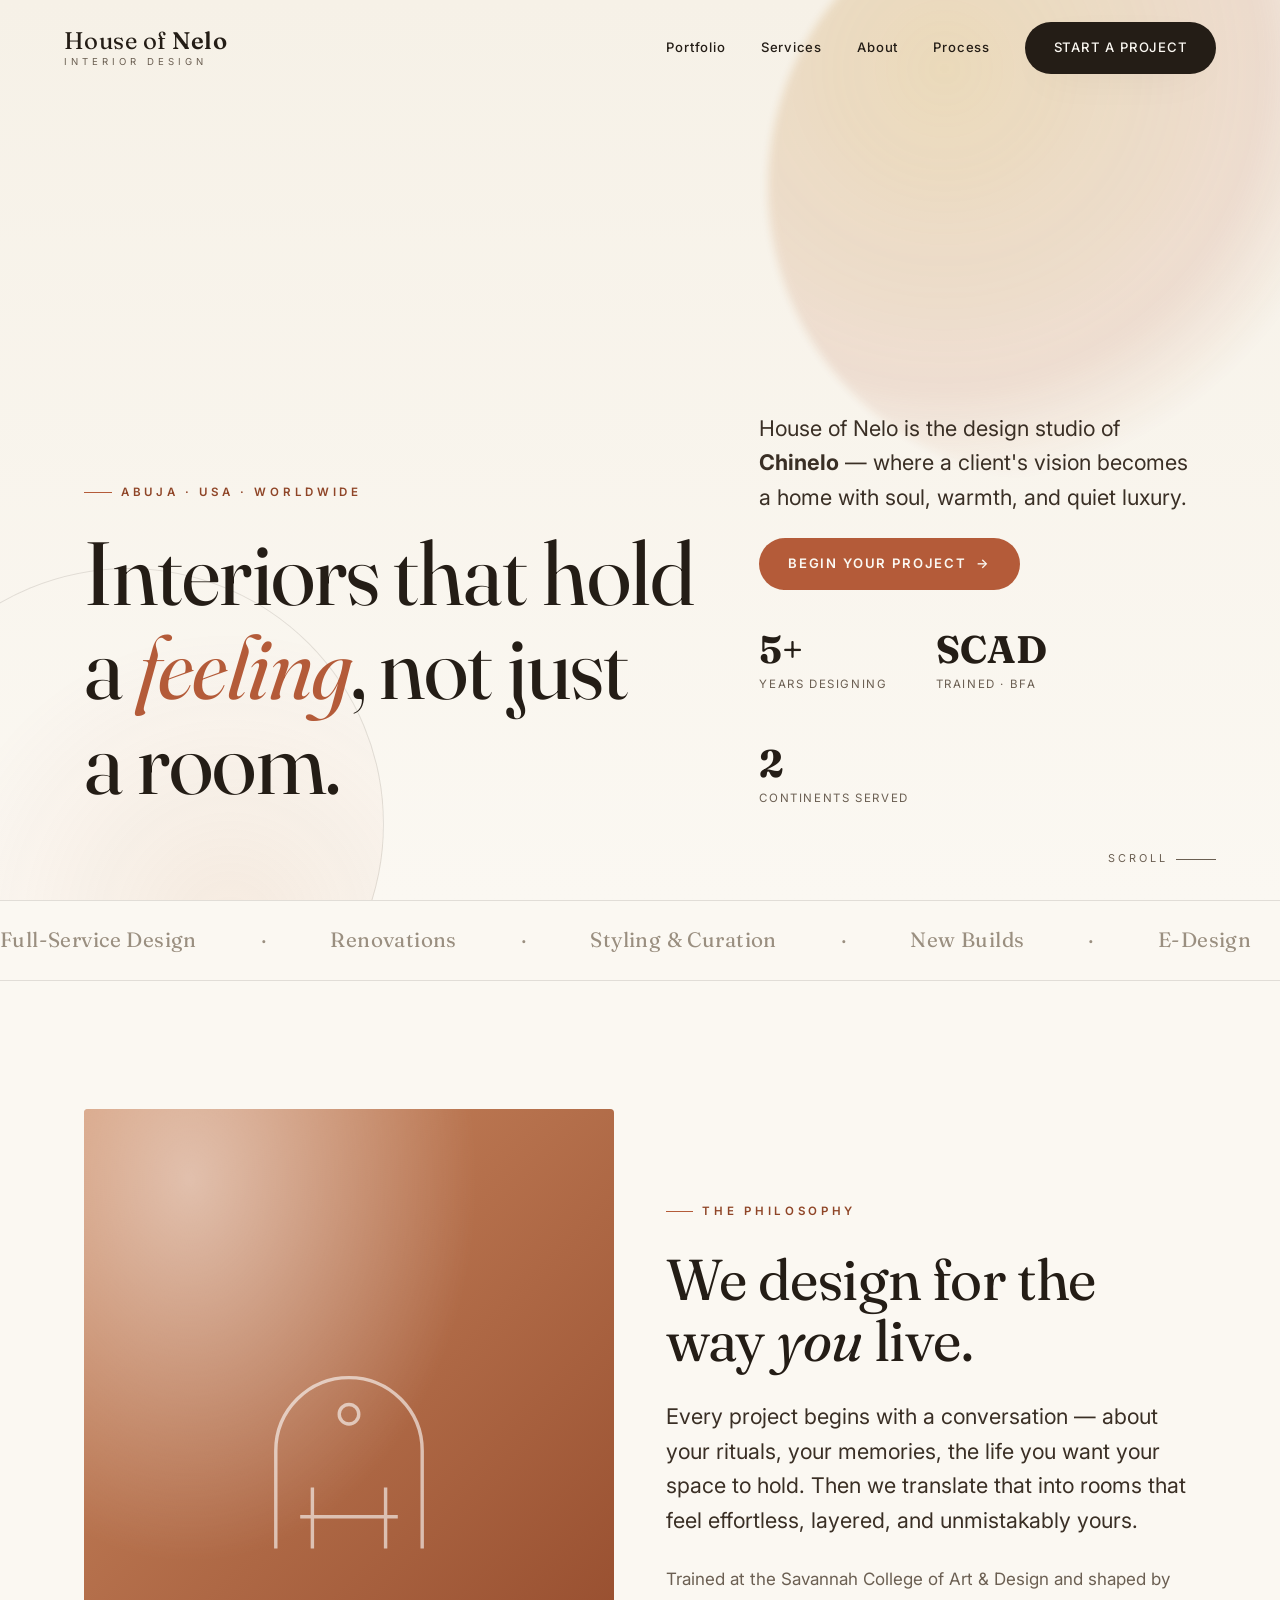
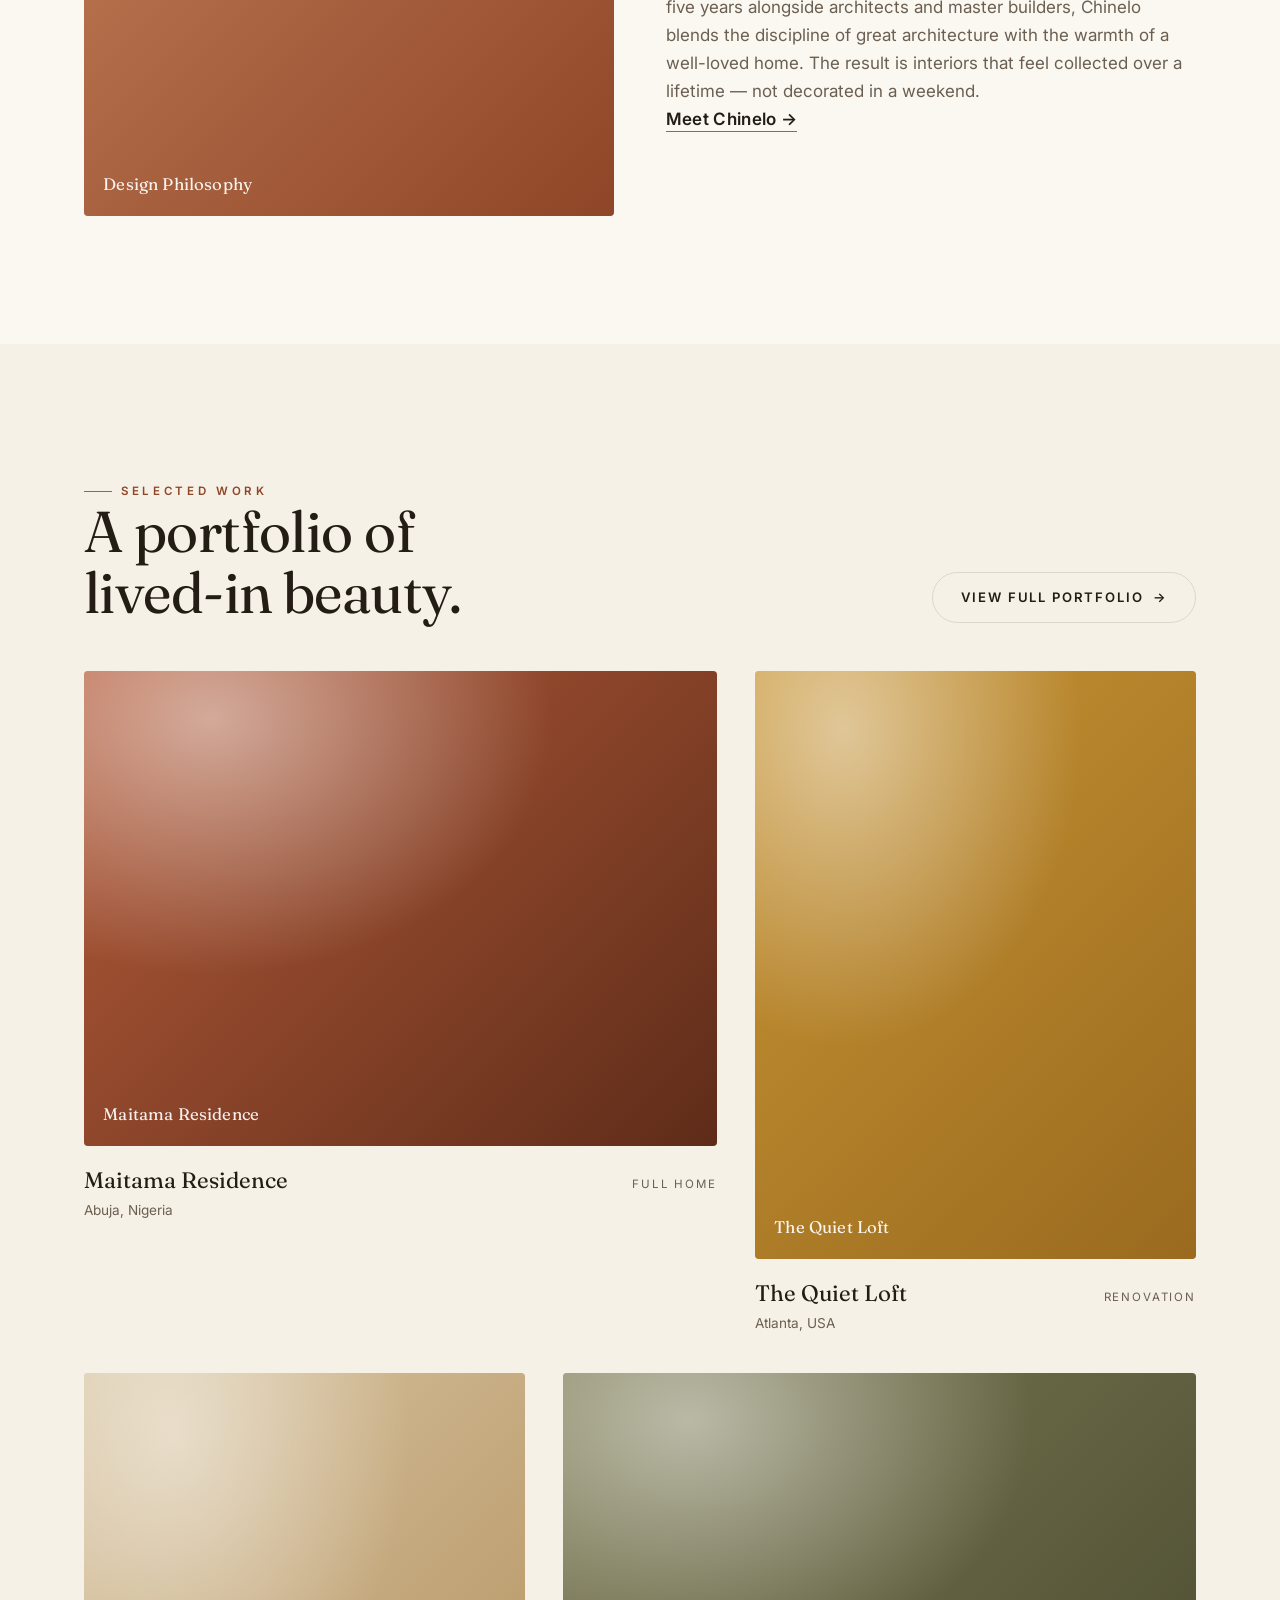
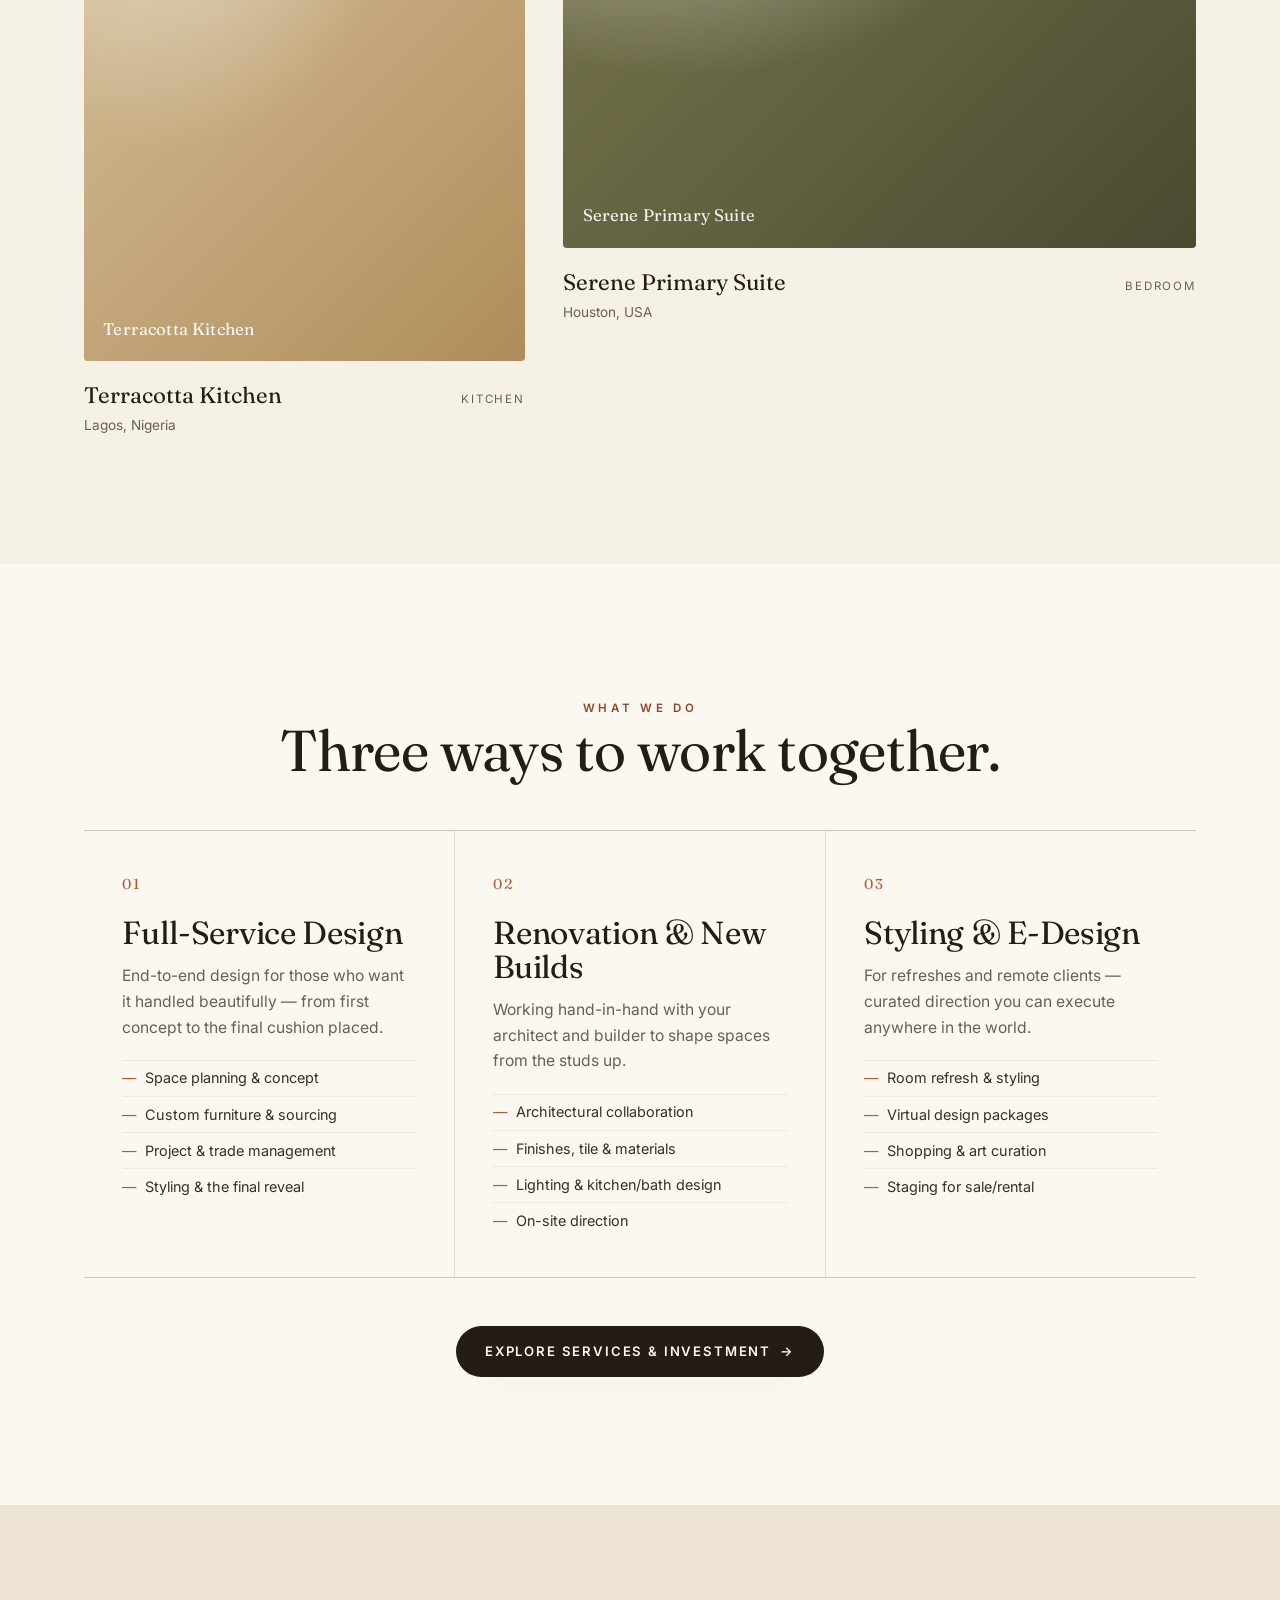
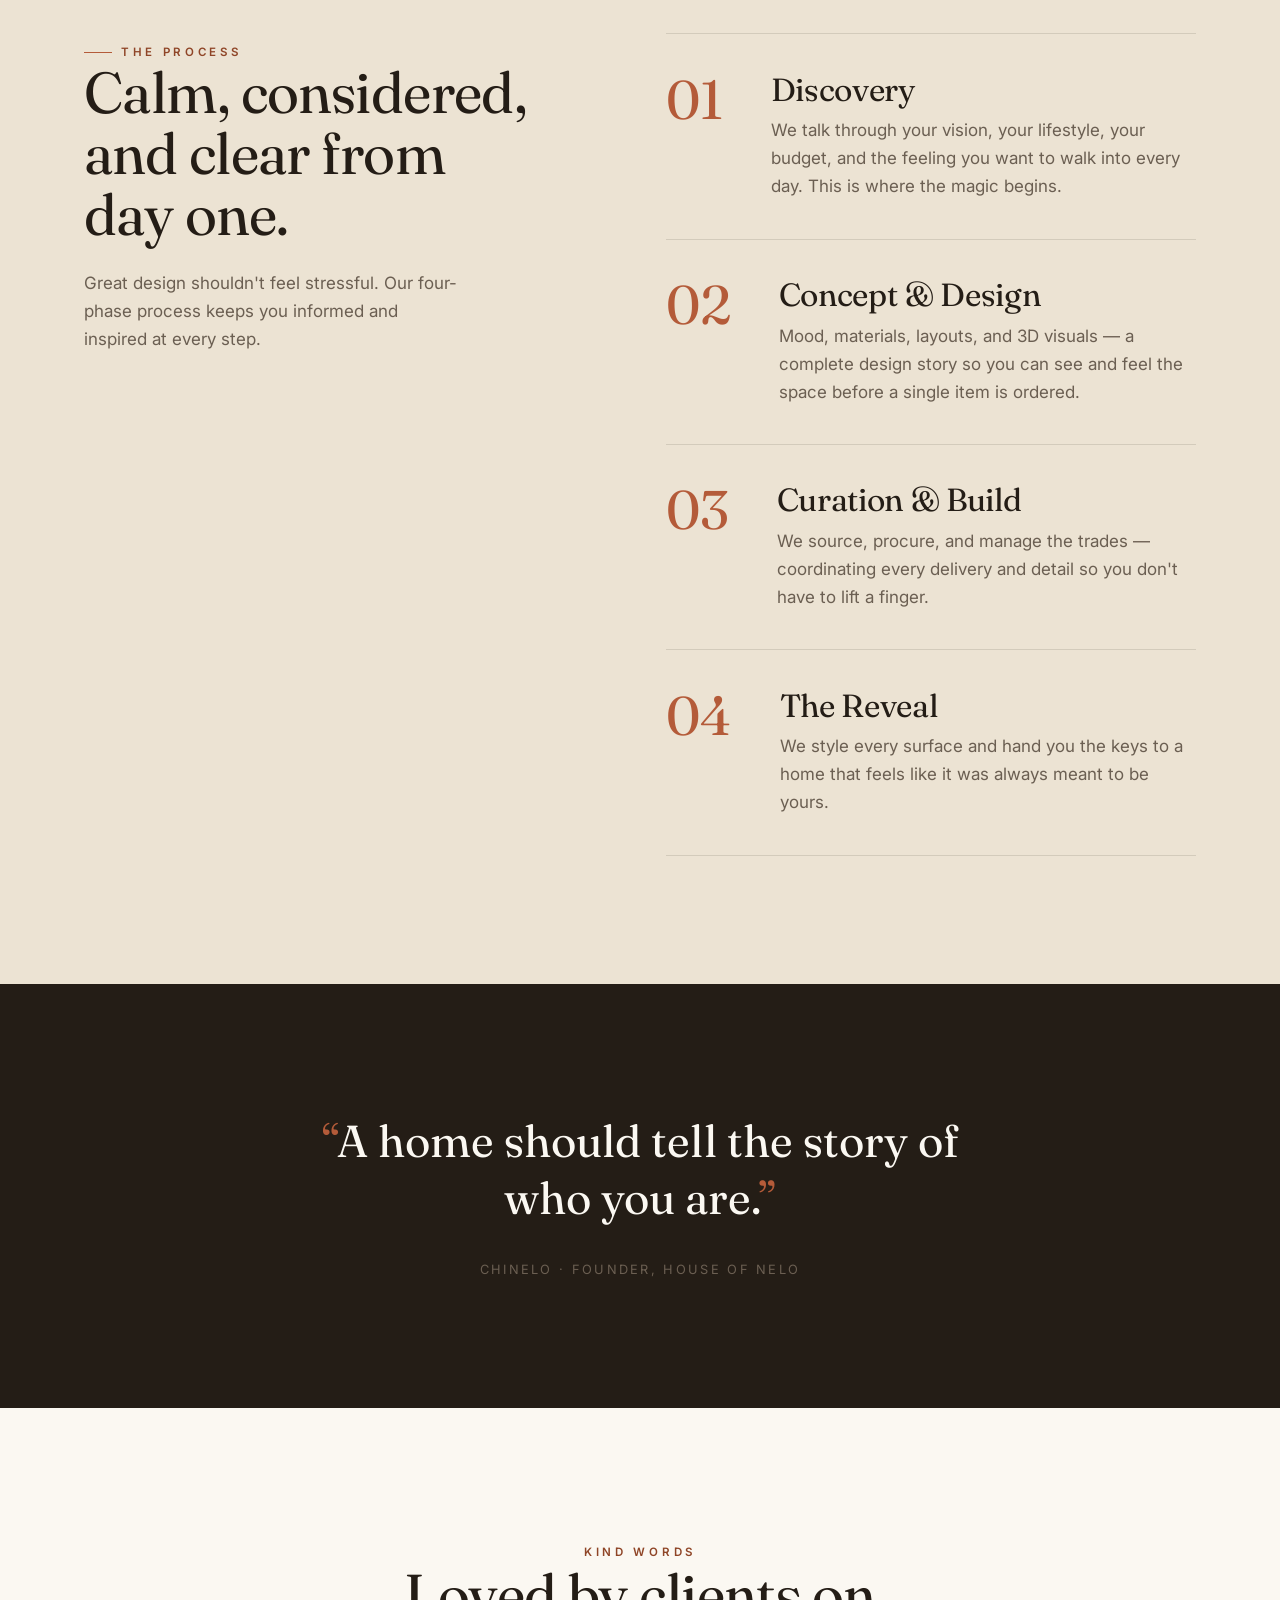
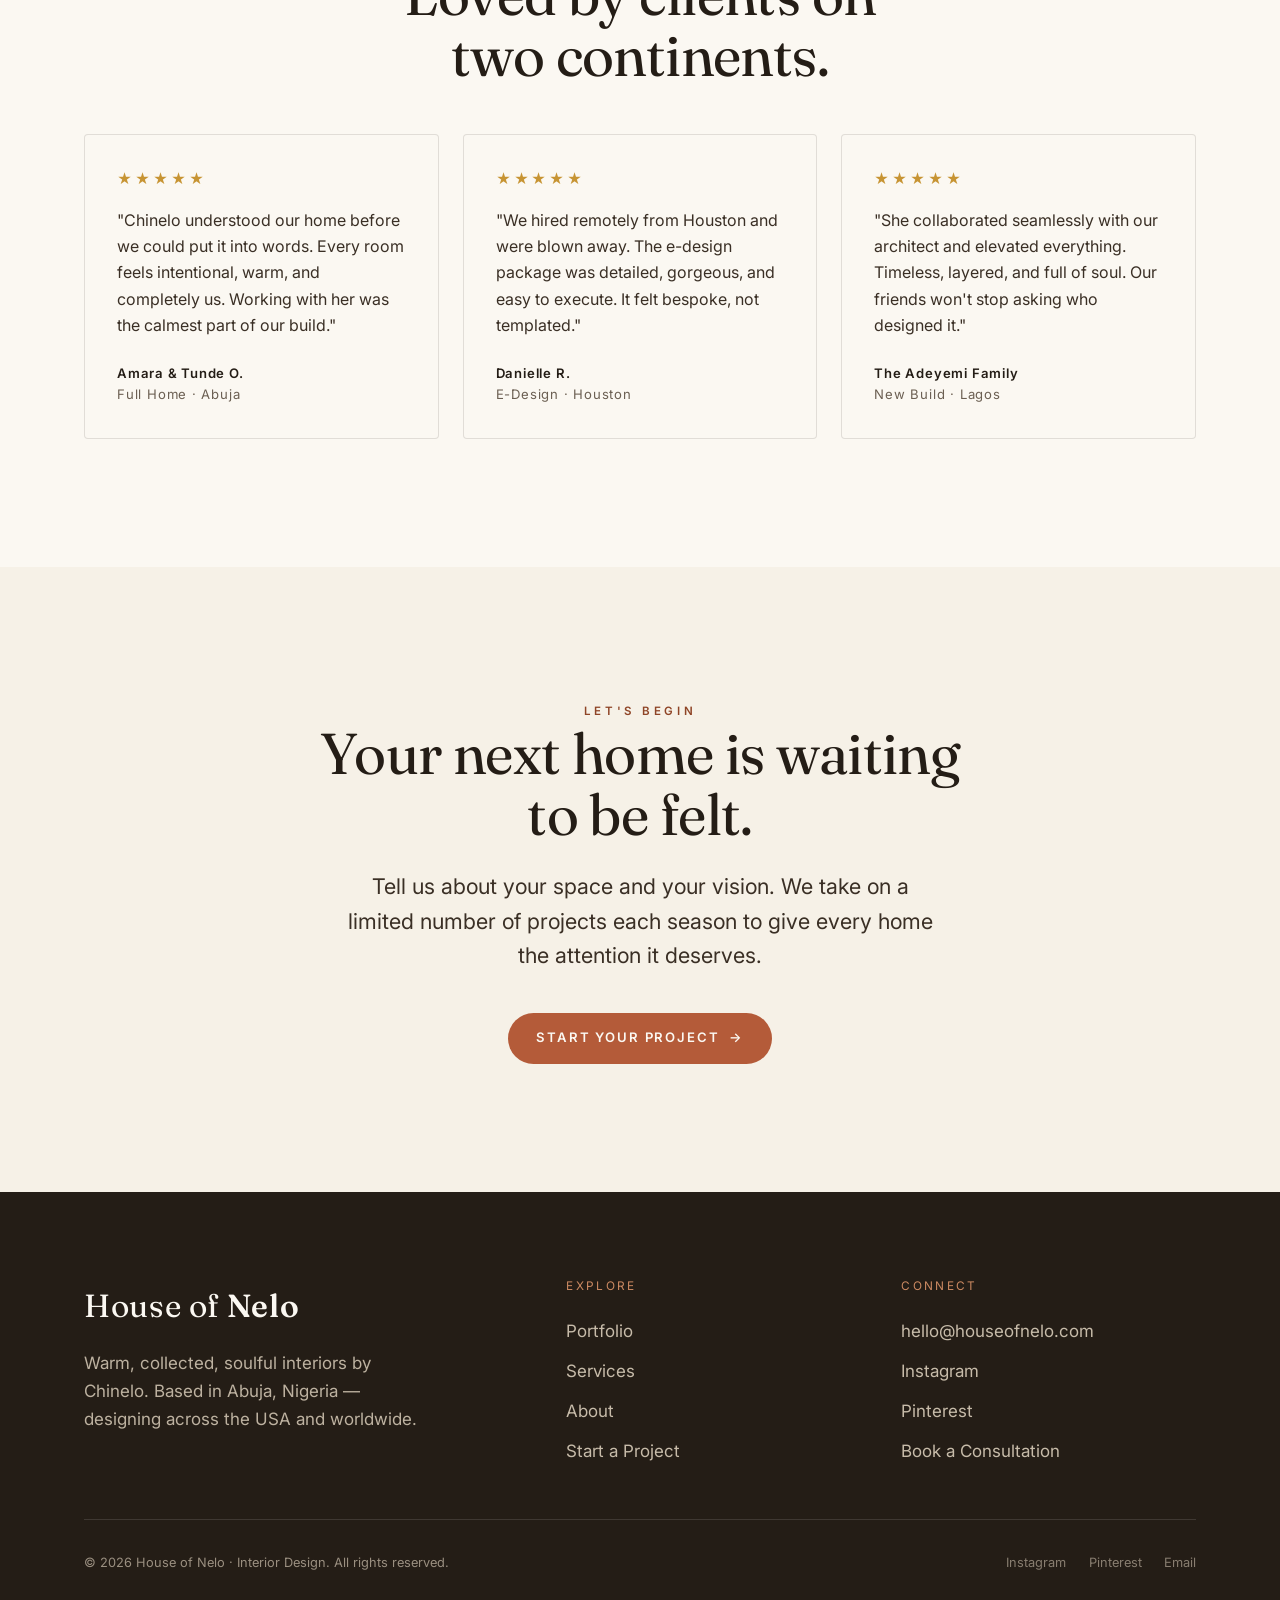
==== index.html @ 6fa81794 "Launch House of Nelo interior design site Warm Afro-minimalist static site for Chinelo's studio: hom" ====
<!DOCTYPE html>
<html lang="en">
<head>
  <meta charset="UTF-8" />
  <meta name="viewport" content="width=device-width, initial-scale=1.0" />
  <title>House of Nelo — Interior Design by Chinelo | Abuja · Worldwide</title>
  <meta name="description" content="House of Nelo is the interior design studio of Chinelo — SCAD-trained designer crafting warm, collected, soulful interiors in Abuja, across the USA, and worldwide. Full-service design, styling & renovation." />
  <meta name="theme-color" content="#241d16" />
  <meta property="og:title" content="House of Nelo — Interior Design by Chinelo" />
  <meta property="og:description" content="Warm, collected, soulful interiors. SCAD-trained designer. Abuja · USA · Worldwide." />
  <meta property="og:type" content="website" />
  <link rel="icon" href="assets/img/favicon.svg" type="image/svg+xml" />
  <link rel="preconnect" href="https://fonts.googleapis.com" />
  <link rel="preconnect" href="https://fonts.gstatic.com" crossorigin />
  <link href="https://fonts.googleapis.com/css2?family=Fraunces:ital,opsz,wght@0,9..144,400;0,9..144,500;1,9..144,400&family=Inter:wght@400;500;600&display=swap" rel="stylesheet" />
  <link rel="stylesheet" href="assets/css/styles.css" />
</head>
<body>

  <!-- ============ NAV ============ -->
  <header class="nav" id="nav">
    <a class="brand" href="index.html" aria-label="House of Nelo home">
      <span class="brand__mark">House of <b>Nelo</b></span>
      <span class="brand__sub">Interior Design</span>
    </a>
    <button class="nav__toggle" aria-label="Toggle menu"><span></span><span></span><span></span></button>
    <nav class="nav__links">
      <a href="portfolio.html">Portfolio</a>
      <a href="services.html">Services</a>
      <a href="about.html">About</a>
      <a href="index.html#process">Process</a>
      <a class="btn btn--solid" href="inquire.html">Start a Project</a>
    </nav>
  </header>

  <!-- ============ HERO ============ -->
  <section class="hero">
    <div class="hero__art" aria-hidden="true"></div>
    <div class="wrap hero__grid">
      <div class="hero__intro reveal in">
        <span class="eyebrow">Abuja · USA · Worldwide</span>
        <h1>Interiors that hold<br />a <span class="accent">feeling</span>, not just<br />a room.</h1>
      </div>
      <div class="hero__meta reveal in" data-delay="2">
        <p class="lead">House of Nelo is the design studio of <strong>Chinelo</strong> — where a client's vision becomes a home with soul, warmth, and quiet luxury.</p>
        <a class="btn btn--terra" href="inquire.html">Begin Your Project <span class="arrow">→</span></a>
        <div class="hero__stats">
          <div class="stat"><b>5+</b><span>Years Designing</span></div>
          <div class="stat"><b>SCAD</b><span>Trained · BFA</span></div>
          <div class="stat"><b>2</b><span>Continents Served</span></div>
        </div>
      </div>
    </div>
    <span class="hero__scroll">Scroll</span>
  </section>

  <!-- ============ MARQUEE / TRUST ============ -->
  <div class="marquee" aria-hidden="true">
    <div class="marquee__track">
      <span>Full-Service Design</span><span>·</span><span>Renovations</span><span>·</span><span>Styling &amp; Curation</span><span>·</span><span>New Builds</span><span>·</span><span>E-Design</span><span>·</span>
      <span>Full-Service Design</span><span>·</span><span>Renovations</span><span>·</span><span>Styling &amp; Curation</span><span>·</span><span>New Builds</span><span>·</span><span>E-Design</span><span>·</span>
    </div>
  </div>

  <!-- ============ PHILOSOPHY ============ -->
  <section class="section">
    <div class="wrap grid split">
      <div class="frame frame--tall reveal">
        <div class="ph ph--a" data-label="Design Philosophy">
          <svg viewBox="0 0 100 100" stroke="#fff" stroke-opacity="0.85" stroke-width="1.4" fill="none"><path d="M20 85V45a30 30 0 0 1 60 0v40"/><path d="M35 85V60M65 85V60M30 72h40"/><circle cx="50" cy="30" r="4"/></svg>
        </div>
      </div>
      <div class="stack reveal" data-delay="1">
        <span class="eyebrow">The Philosophy</span>
        <h2>We design for the way <span class="serif-italic">you</span> live.</h2>
        <p class="lead">Every project begins with a conversation — about your rituals, your memories, the life you want your space to hold. Then we translate that into rooms that feel effortless, layered, and unmistakably yours.</p>
        <p class="muted">Trained at the Savannah College of Art &amp; Design and shaped by five years alongside architects and master builders, Chinelo blends the discipline of great architecture with the warmth of a well-loved home. The result is interiors that feel collected over a lifetime — not decorated in a weekend.</p>
        <a class="textlink" href="about.html">Meet Chinelo →</a>
      </div>
    </div>
  </section>

  <!-- ============ FEATURED WORK ============ -->
  <section class="section bg-bone" id="work">
    <div class="wrap">
      <div class="grid split" style="align-items:flex-end; margin-bottom:3rem;">
        <div class="reveal">
          <span class="eyebrow">Selected Work</span>
          <h2>A portfolio of<br />lived-in beauty.</h2>
        </div>
        <div class="reveal" data-delay="1" style="justify-self:end;">
          <a class="btn btn--ghost" href="portfolio.html">View Full Portfolio <span class="arrow">→</span></a>
        </div>
      </div>

      <div class="projects">
        <article class="project col-7 reveal">
          <a href="portfolio.html" data-lightbox data-caption="Maitama Residence — Abuja">
            <div class="frame frame--wide"><div class="ph ph--d" data-label="Maitama Residence"></div></div>
          </a>
          <div class="project__meta">
            <div><span class="project__title">Maitama Residence</span><div class="project__place">Abuja, Nigeria</div></div>
            <span class="project__cat">Full Home</span>
          </div>
        </article>

        <article class="project col-5 reveal" data-delay="1">
          <a href="portfolio.html" data-lightbox data-caption="The Quiet Loft — Atlanta">
            <div class="frame frame--tall"><div class="ph ph--b" data-label="The Quiet Loft"></div></div>
          </a>
          <div class="project__meta">
            <div><span class="project__title">The Quiet Loft</span><div class="project__place">Atlanta, USA</div></div>
            <span class="project__cat">Renovation</span>
          </div>
        </article>

        <article class="project col-5 reveal">
          <a href="portfolio.html" data-lightbox data-caption="Terracotta Kitchen — Lagos">
            <div class="frame frame--tall"><div class="ph ph--e" data-label="Terracotta Kitchen"></div></div>
          </a>
          <div class="project__meta">
            <div><span class="project__title">Terracotta Kitchen</span><div class="project__place">Lagos, Nigeria</div></div>
            <span class="project__cat">Kitchen</span>
          </div>
        </article>

        <article class="project col-7 reveal" data-delay="1">
          <a href="portfolio.html" data-lightbox data-caption="Serene Primary Suite — Houston">
            <div class="frame frame--wide"><div class="ph ph--c" data-label="Serene Primary Suite"></div></div>
          </a>
          <div class="project__meta">
            <div><span class="project__title">Serene Primary Suite</span><div class="project__place">Houston, USA</div></div>
            <span class="project__cat">Bedroom</span>
          </div>
        </article>
      </div>
    </div>
  </section>

  <!-- ============ SERVICES ============ -->
  <section class="section" id="services">
    <div class="wrap center" style="margin-bottom:3rem;">
      <span class="eyebrow center">What We Do</span>
      <h2 class="reveal">Three ways to work together.</h2>
    </div>
    <div class="wrap">
      <div class="svc reveal">
        <div class="svc__card">
          <span class="svc__num">01</span>
          <h3>Full-Service Design</h3>
          <p>End-to-end design for those who want it handled beautifully — from first concept to the final cushion placed.</p>
          <ul>
            <li>Space planning &amp; concept</li>
            <li>Custom furniture &amp; sourcing</li>
            <li>Project &amp; trade management</li>
            <li>Styling &amp; the final reveal</li>
          </ul>
        </div>
        <div class="svc__card">
          <span class="svc__num">02</span>
          <h3>Renovation &amp; New Builds</h3>
          <p>Working hand-in-hand with your architect and builder to shape spaces from the studs up.</p>
          <ul>
            <li>Architectural collaboration</li>
            <li>Finishes, tile &amp; materials</li>
            <li>Lighting &amp; kitchen/bath design</li>
            <li>On-site direction</li>
          </ul>
        </div>
        <div class="svc__card">
          <span class="svc__num">03</span>
          <h3>Styling &amp; E-Design</h3>
          <p>For refreshes and remote clients — curated direction you can execute anywhere in the world.</p>
          <ul>
            <li>Room refresh &amp; styling</li>
            <li>Virtual design packages</li>
            <li>Shopping &amp; art curation</li>
            <li>Staging for sale/rental</li>
          </ul>
        </div>
      </div>
      <div class="center mt-lg reveal">
        <a class="btn btn--solid" href="services.html">Explore Services &amp; Investment <span class="arrow">→</span></a>
      </div>
    </div>
  </section>

  <!-- ============ PROCESS ============ -->
  <section class="section bg-sand" id="process">
    <div class="wrap">
      <div class="grid split" style="align-items:flex-start;">
        <div class="reveal" style="position:sticky; top:7rem;">
          <span class="eyebrow">The Process</span>
          <h2>Calm, considered,<br />and clear from<br />day one.</h2>
          <p class="muted" style="margin-top:1.5rem; max-width:34ch;">Great design shouldn't feel stressful. Our four-phase process keeps you informed and inspired at every step.</p>
        </div>
        <div class="process reveal" data-delay="1">
          <div class="process__row"><span class="process__num">01</span><div><h3>Discovery</h3><p>We talk through your vision, your lifestyle, your budget, and the feeling you want to walk into every day. This is where the magic begins.</p></div></div>
          <div class="process__row"><span class="process__num">02</span><div><h3>Concept &amp; Design</h3><p>Mood, materials, layouts, and 3D visuals — a complete design story so you can see and feel the space before a single item is ordered.</p></div></div>
          <div class="process__row"><span class="process__num">03</span><div><h3>Curation &amp; Build</h3><p>We source, procure, and manage the trades — coordinating every delivery and detail so you don't have to lift a finger.</p></div></div>
          <div class="process__row"><span class="process__num">04</span><div><h3>The Reveal</h3><p>We style every surface and hand you the keys to a home that feels like it was always meant to be yours.</p></div></div>
        </div>
      </div>
    </div>
  </section>

  <!-- ============ QUOTE ============ -->
  <section class="section bg-espresso">
    <div class="wrap quote reveal">
      <blockquote>A home should tell the story of who you are.</blockquote>
      <cite>Chinelo · Founder, House of Nelo</cite>
    </div>
  </section>

  <!-- ============ TESTIMONIALS ============ -->
  <section class="section">
    <div class="wrap center" style="margin-bottom:3rem;">
      <span class="eyebrow center">Kind Words</span>
      <h2 class="reveal">Loved by clients on<br />two continents.</h2>
    </div>
    <div class="wrap testi">
      <figure class="testi__card reveal">
        <div class="testi__stars">★★★★★</div>
        <p>"Chinelo understood our home before we could put it into words. Every room feels intentional, warm, and completely us. Working with her was the calmest part of our build."</p>
        <figcaption class="testi__who"><b>Amara &amp; Tunde O.</b><span>Full Home · Abuja</span></figcaption>
      </figure>
      <figure class="testi__card reveal" data-delay="1">
        <div class="testi__stars">★★★★★</div>
        <p>"We hired remotely from Houston and were blown away. The e-design package was detailed, gorgeous, and easy to execute. It felt bespoke, not templated."</p>
        <figcaption class="testi__who"><b>Danielle R.</b><span>E-Design · Houston</span></figcaption>
      </figure>
      <figure class="testi__card reveal" data-delay="2">
        <div class="testi__stars">★★★★★</div>
        <p>"She collaborated seamlessly with our architect and elevated everything. Timeless, layered, and full of soul. Our friends won't stop asking who designed it."</p>
        <figcaption class="testi__who"><b>The Adeyemi Family</b><span>New Build · Lagos</span></figcaption>
      </figure>
    </div>
  </section>

  <!-- ============ CTA ============ -->
  <section class="section bg-bone cta">
    <div class="wrap reveal">
      <span class="eyebrow center">Let's Begin</span>
      <h2>Your next home is waiting to be felt.</h2>
      <p class="lead">Tell us about your space and your vision. We take on a limited number of projects each season to give every home the attention it deserves.</p>
      <a class="btn btn--terra" href="inquire.html">Start Your Project <span class="arrow">→</span></a>
    </div>
  </section>

  <!-- ============ FOOTER ============ -->
  <footer class="footer">
    <div class="wrap">
      <div class="footer__top">
        <div class="footer__brand">
          <span class="brand__mark">House of <b>Nelo</b></span>
          <p>Warm, collected, soulful interiors by Chinelo. Based in Abuja, Nigeria — designing across the USA and worldwide.</p>
        </div>
        <div>
          <h4>Explore</h4>
          <ul>
            <li><a href="portfolio.html">Portfolio</a></li>
            <li><a href="services.html">Services</a></li>
            <li><a href="about.html">About</a></li>
            <li><a href="inquire.html">Start a Project</a></li>
          </ul>
        </div>
        <div>
          <h4>Connect</h4>
          <ul>
            <li><a href="mailto:hello@houseofnelo.com">hello@houseofnelo.com</a></li>
            <li><a href="https://instagram.com/houseofnelo" target="_blank" rel="noopener">Instagram</a></li>
            <li><a href="https://pinterest.com/houseofnelo" target="_blank" rel="noopener">Pinterest</a></li>
            <li><a href="inquire.html">Book a Consultation</a></li>
          </ul>
        </div>
      </div>
      <div class="footer__bottom">
        <span>© <span data-year>2026</span> House of Nelo · Interior Design. All rights reserved.</span>
        <div class="footer__social">
          <a href="https://instagram.com/houseofnelo" target="_blank" rel="noopener">Instagram</a>
          <a href="https://pinterest.com/houseofnelo" target="_blank" rel="noopener">Pinterest</a>
          <a href="mailto:hello@houseofnelo.com">Email</a>
        </div>
      </div>
    </div>
  </footer>

  <!-- Lightbox -->
  <div class="lightbox" aria-hidden="true">
    <button class="lightbox__close" aria-label="Close">×</button>
    <div class="lightbox__inner">
      <div class="frame frame--wide"><img data-lb-img alt="" style="display:none" /><div class="ph" data-lb-ph style="display:none"></div></div>
      <p class="lightbox__cap"></p>
    </div>
  </div>

  <script src="assets/js/main.js"></script>
</body>
</html>
---- assets/css/styles.css ----
/* =========================================================
   HOUSE OF NELO — Interior Design
   Aesthetic: Warm Afro-minimalism
   Palette: bone / cream · espresso ink · terracotta + ochre
   Type: Fraunces (display serif) + Inter (sans)
   ========================================================= */

:root {
  /* Warm neutrals */
  --bone: #f6f1e7;
  --cream: #fbf8f2;
  --sand: #ece3d3;
  --linen: #e4d8c4;

  /* Ink */
  --espresso: #241d16;
  --coffee: #3a2f25;
  --stone: #6b5f52;
  --mist: #9a8f80;

  /* Accents */
  --terracotta: #b45b39;
  --terracotta-deep: #8f4527;
  --ochre: #c79433;
  --clay: #cc8a62;
  --olive: #7c7a52;

  /* Utility */
  --line: rgba(36, 29, 22, 0.12);
  --line-soft: rgba(36, 29, 22, 0.07);
  --shadow: 0 24px 60px -30px rgba(36, 29, 22, 0.45);
  --shadow-soft: 0 12px 40px -24px rgba(36, 29, 22, 0.35);

  --serif: "Fraunces", "Cormorant Garamond", Georgia, serif;
  --sans: "Inter", "Helvetica Neue", Arial, sans-serif;

  --wrap: 1240px;
  --gutter: clamp(1.25rem, 5vw, 5rem);
  --radius: 4px;
  --ease: cubic-bezier(0.22, 1, 0.36, 1);
}

/* ---------- Reset ---------- */
*, *::before, *::after { box-sizing: border-box; }
* { margin: 0; }
html { scroll-behavior: smooth; -webkit-font-smoothing: antialiased; }
body {
  font-family: var(--sans);
  background: var(--cream);
  color: var(--espresso);
  line-height: 1.65;
  font-size: 17px;
  overflow-x: hidden;
}
img { max-width: 100%; display: block; }
a { color: inherit; text-decoration: none; }
button { font-family: inherit; cursor: pointer; }
ul { list-style: none; padding: 0; }

/* ---------- Type ---------- */
h1, h2, h3, h4 { font-family: var(--serif); font-weight: 400; line-height: 1.06; letter-spacing: -0.01em; }
h1 { font-size: clamp(2.8rem, 7vw, 6rem); }
h2 { font-size: clamp(2rem, 4.5vw, 3.6rem); }
h3 { font-size: clamp(1.4rem, 2.5vw, 2rem); }
.serif-italic { font-style: italic; }

.eyebrow {
  font-family: var(--sans);
  font-size: 0.72rem;
  letter-spacing: 0.32em;
  text-transform: uppercase;
  font-weight: 600;
  color: var(--terracotta-deep);
  display: inline-flex;
  align-items: center;
  gap: 0.8em;
}
.eyebrow::before {
  content: "";
  width: 2.4em; height: 1px;
  background: var(--terracotta);
  display: inline-block;
}
.eyebrow.center::before { display: none; }

.lead { font-size: clamp(1.1rem, 2vw, 1.35rem); color: var(--coffee); line-height: 1.6; }
.muted { color: var(--stone); }

/* ---------- Layout ---------- */
.wrap { width: 100%; max-width: var(--wrap); margin-inline: auto; padding-inline: var(--gutter); }
.section { padding-block: clamp(4.5rem, 10vw, 9rem); }
.section--tight { padding-block: clamp(3rem, 6vw, 5rem); }
.bg-bone { background: var(--bone); }
.bg-sand { background: var(--sand); }
.bg-espresso { background: var(--espresso); color: var(--cream); }
.bg-espresso .muted { color: var(--linen); }
.bg-espresso h2, .bg-espresso h3 { color: var(--cream); }

.grid { display: grid; gap: clamp(1.5rem, 4vw, 3.5rem); }
.split { grid-template-columns: 1fr 1fr; align-items: center; }
.center { text-align: center; }
.center .eyebrow { justify-content: center; }
.stack-sm > * + * { margin-top: 1rem; }
.stack > * + * { margin-top: 1.75rem; }
.max-60 { max-width: 60ch; }
.mx-auto { margin-inline: auto; }

/* ---------- Buttons ---------- */
.btn {
  display: inline-flex;
  align-items: center;
  gap: 0.7em;
  padding: 1.05em 2.1em;
  font-size: 0.82rem;
  font-weight: 600;
  letter-spacing: 0.14em;
  text-transform: uppercase;
  border-radius: 100px;
  border: 1px solid transparent;
  transition: transform 0.4s var(--ease), background 0.4s var(--ease), color 0.4s var(--ease), box-shadow 0.4s var(--ease);
}
.btn:hover { transform: translateY(-2px); }
.btn--solid { background: var(--espresso); color: var(--cream); box-shadow: var(--shadow-soft); }
.btn--solid:hover { background: var(--terracotta-deep); }
.btn--terra { background: var(--terracotta); color: var(--cream); }
.btn--terra:hover { background: var(--terracotta-deep); }
.btn--ghost { border-color: var(--line); color: var(--espresso); }
.btn--ghost:hover { border-color: var(--espresso); background: var(--espresso); color: var(--cream); }
.btn--light { background: var(--cream); color: var(--espresso); }
.btn--light:hover { background: var(--terracotta); color: var(--cream); }
.btn .arrow { transition: transform 0.4s var(--ease); }
.btn:hover .arrow { transform: translateX(4px); }

.textlink {
  font-weight: 600; letter-spacing: 0.02em;
  border-bottom: 1px solid var(--terracotta);
  padding-bottom: 2px;
  transition: color 0.3s var(--ease), border-color 0.3s var(--ease);
}
.textlink:hover { color: var(--terracotta-deep); }

/* =========================================================
   NAV
   ========================================================= */
.nav {
  position: fixed; inset: 0 0 auto 0; z-index: 100;
  display: flex; align-items: center; justify-content: space-between;
  padding: 1.4rem var(--gutter);
  transition: background 0.5s var(--ease), padding 0.5s var(--ease), box-shadow 0.5s var(--ease);
}
.nav.scrolled {
  background: rgba(251, 248, 242, 0.88);
  backdrop-filter: blur(14px);
  padding-block: 1rem;
  box-shadow: 0 1px 0 var(--line-soft);
}
.brand { display: flex; flex-direction: column; line-height: 1; }
.brand__mark { font-family: var(--serif); font-size: 1.5rem; letter-spacing: 0.02em; }
.brand__mark b { font-weight: 600; }
.brand__sub { font-size: 0.6rem; letter-spacing: 0.42em; text-transform: uppercase; color: var(--stone); margin-top: 4px; }

.nav__links { display: flex; align-items: center; gap: 2.2rem; }
.nav__links a { font-size: 0.82rem; letter-spacing: 0.06em; font-weight: 500; position: relative; }
.nav__links a:not(.btn)::after {
  content: ""; position: absolute; left: 0; bottom: -6px;
  width: 0; height: 1px; background: var(--terracotta);
  transition: width 0.4s var(--ease);
}
.nav__links a:not(.btn):hover::after { width: 100%; }

.nav__toggle { display: none; background: none; border: 0; width: 30px; height: 22px; position: relative; }
.nav__toggle span { position: absolute; left: 0; width: 100%; height: 2px; background: var(--espresso); transition: 0.35s var(--ease); }
.nav__toggle span:nth-child(1) { top: 0; }
.nav__toggle span:nth-child(2) { top: 10px; }
.nav__toggle span:nth-child(3) { top: 20px; }
.nav.open .nav__toggle span:nth-child(1) { top: 10px; transform: rotate(45deg); }
.nav.open .nav__toggle span:nth-child(2) { opacity: 0; }
.nav.open .nav__toggle span:nth-child(3) { top: 10px; transform: rotate(-45deg); }

/* =========================================================
   HERO
   ========================================================= */
.hero {
  min-height: 100svh;
  display: flex; align-items: flex-end;
  position: relative; overflow: hidden;
  padding-bottom: clamp(3rem, 7vw, 6rem);
  background: linear-gradient(180deg, var(--bone) 0%, var(--cream) 100%);
}
.hero__art {
  position: absolute; inset: 0; z-index: 0;
  opacity: 0.9;
}
.hero__art::before {
  content: ""; position: absolute;
  top: -12%; right: -6%; width: 46vw; height: 46vw; max-width: 620px; max-height: 620px;
  border-radius: 50%;
  background: radial-gradient(circle at 30% 30%, rgba(199, 148, 51, 0.28), rgba(180, 91, 57, 0.16) 55%, transparent 72%);
  filter: blur(4px);
}
.hero__art::after {
  content: ""; position: absolute;
  bottom: -20%; left: -10%; width: 40vw; height: 40vw; max-width: 520px; max-height: 520px;
  border: 1px solid var(--line); border-radius: 50%;
  background: radial-gradient(circle at 70% 70%, rgba(204, 138, 98, 0.14), transparent 60%);
}
.hero__grid {
  position: relative; z-index: 2;
  width: 100%; display: grid; grid-template-columns: 1.4fr 1fr;
  gap: clamp(2rem, 5vw, 4rem); align-items: end;
}
.hero h1 { margin-top: 1.5rem; }
.hero h1 .accent { color: var(--terracotta); font-style: italic; }
.hero__meta { display: flex; flex-direction: column; gap: 1.5rem; align-items: flex-start; }
.hero__meta p { max-width: 34ch; }
.hero__scroll { position: absolute; bottom: 2rem; right: var(--gutter); z-index: 3;
  font-size: 0.68rem; letter-spacing: 0.28em; text-transform: uppercase; color: var(--stone);
  display: flex; align-items: center; gap: 0.7em; }
.hero__scroll::after { content: ""; width: 40px; height: 1px; background: var(--stone); animation: scrollpulse 2.4s var(--ease) infinite; }
@keyframes scrollpulse { 0%,100% { opacity: 0.3; transform: scaleX(0.6); } 50% { opacity: 1; transform: scaleX(1); } }

.hero__stats { display: flex; gap: clamp(1.5rem, 4vw, 3rem); flex-wrap: wrap; margin-top: 1rem; }
.stat { }
.stat b { font-family: var(--serif); font-size: 2.4rem; display: block; line-height: 1; }
.stat span { font-size: 0.72rem; letter-spacing: 0.14em; text-transform: uppercase; color: var(--stone); }

/* =========================================================
   IMAGE FRAMES / PLACEHOLDER ART
   ========================================================= */
.frame {
  position: relative; overflow: hidden; border-radius: var(--radius);
  background: var(--linen);
}
.frame img { width: 100%; height: 100%; object-fit: cover; transition: transform 1.1s var(--ease); }
.frame:hover img { transform: scale(1.05); }
.frame--tall { aspect-ratio: 3 / 4; }
.frame--wide { aspect-ratio: 4 / 3; }
.frame--sq { aspect-ratio: 1; }

/* SVG-art placeholder styling (used until real photos are dropped in) */
.ph {
  width: 100%; height: 100%;
  display: grid; place-items: center;
  background:
    radial-gradient(120% 120% at 20% 10%, rgba(255,255,255,0.5), transparent 45%),
    linear-gradient(135deg, var(--tint-a, var(--clay)) 0%, var(--tint-b, var(--terracotta)) 100%);
  position: relative;
}
.ph::after {
  content: attr(data-label);
  position: absolute; left: 1.2rem; bottom: 1.1rem;
  font-family: var(--serif); font-size: 1.05rem; color: rgba(255,255,255,0.92);
  letter-spacing: 0.01em;
}
.ph svg { width: 46%; opacity: 0.7; }
.ph--a { --tint-a: #cc8a62; --tint-b: #8f4527; }
.ph--b { --tint-a: #c79433; --tint-b: #9a6a1f; }
.ph--c { --tint-a: #7c7a52; --tint-b: #4a4a30; }
.ph--d { --tint-a: #b45b39; --tint-b: #5e2c19; }
.ph--e { --tint-a: #d8c4a0; --tint-b: #b08d5a; }
.ph--f { --tint-a: #9a8f80; --tint-b: #4a4038; }

/* =========================================================
   FEATURED / PORTFOLIO
   ========================================================= */
.projects { display: grid; gap: clamp(1.5rem, 3vw, 2.5rem); grid-template-columns: repeat(12, 1fr); }
.project { position: relative; }
.project a { display: block; }
.project__meta { display: flex; justify-content: space-between; align-items: baseline; margin-top: 1rem; gap: 1rem; }
.project__title { font-family: var(--serif); font-size: 1.4rem; }
.project__cat { font-size: 0.72rem; letter-spacing: 0.16em; text-transform: uppercase; color: var(--stone); white-space: nowrap; }
.project__place { font-size: 0.85rem; color: var(--stone); }
.col-6 { grid-column: span 6; }
.col-7 { grid-column: span 7; }
.col-5 { grid-column: span 5; }
.col-4 { grid-column: span 4; }
.col-8 { grid-column: span 8; }
.col-12 { grid-column: span 12; }
.mt-lg { margin-top: 3rem; }

/* Filter bar */
.filters { display: flex; flex-wrap: wrap; gap: 0.6rem; justify-content: center; margin-bottom: 3rem; }
.filter {
  background: none; border: 1px solid var(--line); color: var(--stone);
  padding: 0.6em 1.3em; border-radius: 100px; font-size: 0.78rem;
  letter-spacing: 0.08em; text-transform: uppercase; font-weight: 500;
  transition: 0.35s var(--ease);
}
.filter:hover { color: var(--espresso); border-color: var(--espresso); }
.filter.active { background: var(--espresso); color: var(--cream); border-color: var(--espresso); }
.gallery { display: grid; grid-template-columns: repeat(auto-fill, minmax(300px, 1fr)); gap: 1.5rem; }
.gallery .project { transition: opacity 0.5s var(--ease), transform 0.5s var(--ease); }
.gallery .project.hide { display: none; }

/* =========================================================
   SERVICES / PROCESS
   ========================================================= */
.svc { display: grid; grid-template-columns: repeat(3, 1fr); gap: 1px; background: var(--line); border-block: 1px solid var(--line); }
.svc__card { background: var(--cream); padding: clamp(1.8rem, 3vw, 2.8rem); transition: background 0.5s var(--ease); }
.svc__card:hover { background: var(--bone); }
.svc__num { font-family: var(--serif); font-size: 0.9rem; color: var(--terracotta); letter-spacing: 0.1em; }
.svc__card h3 { margin: 1.2rem 0 0.8rem; }
.svc__card p { color: var(--stone); font-size: 0.98rem; }
.svc__card ul { margin-top: 1.2rem; }
.svc__card li { font-size: 0.9rem; color: var(--coffee); padding: 0.4em 0; border-top: 1px solid var(--line-soft); }
.svc__card li::before { content: "—"; color: var(--terracotta); margin-right: 0.6em; }

.process { counter-reset: step; }
.process__row {
  display: grid; grid-template-columns: auto 1fr; gap: clamp(1.5rem, 4vw, 3rem);
  padding-block: clamp(1.8rem, 3vw, 2.6rem); border-top: 1px solid var(--line);
  align-items: start;
}
.process__row:last-child { border-bottom: 1px solid var(--line); }
.process__num { font-family: var(--serif); font-size: clamp(2rem, 5vw, 3.4rem); color: var(--terracotta); line-height: 1; }
.process__row h3 { margin-bottom: 0.6rem; }
.process__row p { color: var(--stone); max-width: 60ch; }

/* =========================================================
   QUOTE / TESTIMONIALS
   ========================================================= */
.quote { text-align: center; }
.quote blockquote { font-family: var(--serif); font-size: clamp(1.6rem, 3.5vw, 2.8rem); line-height: 1.28; max-width: 22ch; margin-inline: auto; }
.quote blockquote::before { content: "\201C"; color: var(--terracotta); }
.quote blockquote::after { content: "\201D"; color: var(--terracotta); }
.quote cite { display: block; margin-top: 2rem; font-family: var(--sans); font-style: normal; font-size: 0.8rem; letter-spacing: 0.18em; text-transform: uppercase; color: var(--stone); }

.testi { display: grid; grid-template-columns: repeat(3, 1fr); gap: 1.5rem; }
.testi__card { background: var(--cream); border: 1px solid var(--line); border-radius: var(--radius); padding: 2rem; }
.testi__card p { font-size: 1rem; color: var(--coffee); }
.testi__stars { color: var(--ochre); letter-spacing: 0.2em; margin-bottom: 1rem; font-size: 0.9rem; }
.testi__who { margin-top: 1.5rem; font-size: 0.82rem; letter-spacing: 0.06em; }
.testi__who b { display: block; font-weight: 600; }
.testi__who span { color: var(--stone); }

/* Marquee logos */
.marquee { overflow: hidden; border-block: 1px solid var(--line); padding-block: 1.4rem; }
.marquee__track { display: flex; gap: 4rem; white-space: nowrap; animation: slide 32s linear infinite; }
.marquee__track span { font-family: var(--serif); font-size: 1.3rem; color: var(--mist); letter-spacing: 0.02em; }
@keyframes slide { to { transform: translateX(-50%); } }

/* =========================================================
   CTA BAND
   ========================================================= */
.cta { text-align: center; }
.cta h2 { max-width: 18ch; margin-inline: auto; }
.cta .lead { max-width: 46ch; margin: 1.5rem auto 2.5rem; }

/* =========================================================
   FORM / INQUIRE
   ========================================================= */
.form-shell { display: grid; grid-template-columns: 0.85fr 1.15fr; gap: clamp(2rem, 5vw, 5rem); align-items: start; }
.form-aside { position: sticky; top: 7rem; }
.form-aside .list-check li { padding: 0.7em 0; border-top: 1px solid var(--line); color: var(--coffee); font-size: 0.95rem; }
.form-aside .list-check li::before { content: "✦"; color: var(--terracotta); margin-right: 0.7em; }

form { display: grid; gap: 1.6rem; }
.field { display: grid; gap: 0.5rem; }
.field label { font-size: 0.78rem; letter-spacing: 0.1em; text-transform: uppercase; font-weight: 600; color: var(--coffee); }
.field label .req { color: var(--terracotta); }
.field input, .field select, .field textarea {
  font-family: var(--sans); font-size: 1rem; color: var(--espresso);
  background: var(--cream); border: 1px solid var(--line); border-radius: var(--radius);
  padding: 0.9em 1em; transition: border-color 0.3s var(--ease), box-shadow 0.3s var(--ease);
  width: 100%;
}
.field textarea { resize: vertical; min-height: 130px; }
.field input:focus, .field select:focus, .field textarea:focus {
  outline: none; border-color: var(--terracotta);
  box-shadow: 0 0 0 3px rgba(180, 91, 57, 0.12);
}
.field-row { display: grid; grid-template-columns: 1fr 1fr; gap: 1.6rem; }
.chips { display: flex; flex-wrap: wrap; gap: 0.6rem; }
.chip { position: relative; }
.chip input { position: absolute; opacity: 0; inset: 0; cursor: pointer; }
.chip span {
  display: inline-block; padding: 0.55em 1.1em; border: 1px solid var(--line);
  border-radius: 100px; font-size: 0.85rem; color: var(--stone); transition: 0.3s var(--ease);
}
.chip input:checked + span { background: var(--espresso); color: var(--cream); border-color: var(--espresso); }
.chip input:focus-visible + span { box-shadow: 0 0 0 3px rgba(180, 91, 57, 0.2); }
.form-note { font-size: 0.82rem; color: var(--stone); }
.form-success {
  display: none; padding: 2rem; border: 1px solid var(--terracotta);
  border-radius: var(--radius); background: var(--bone); text-align: center;
}
.form-success.show { display: block; }

/* =========================================================
   ABOUT
   ========================================================= */
.about-hero { padding-top: clamp(8rem, 14vw, 12rem); }
.credentials { display: grid; grid-template-columns: repeat(2, 1fr); gap: 1px; background: var(--line); border: 1px solid var(--line); border-radius: var(--radius); overflow: hidden; }
.credentials div { background: var(--cream); padding: 1.6rem; }
.credentials b { font-family: var(--serif); font-size: 1.15rem; display: block; }
.credentials span { font-size: 0.85rem; color: var(--stone); }
.timeline { }
.timeline__row { display: grid; grid-template-columns: 6rem 1fr; gap: 1.5rem; padding-block: 1.5rem; border-top: 1px solid var(--line); }
.timeline__year { font-family: var(--serif); font-size: 1.2rem; color: var(--terracotta); }
.timeline__row h3 { font-size: 1.2rem; margin-bottom: 0.4rem; }
.timeline__row p { color: var(--stone); font-size: 0.95rem; }

/* =========================================================
   FOOTER
   ========================================================= */
.footer { background: var(--espresso); color: var(--linen); padding-block: clamp(3.5rem, 7vw, 5.5rem) 2.5rem; }
.footer a:hover { color: var(--clay); }
.footer__top { display: grid; grid-template-columns: 1.5fr 1fr 1fr; gap: 2.5rem; padding-bottom: 3rem; border-bottom: 1px solid rgba(255,255,255,0.12); }
.footer__brand .brand__mark { color: var(--cream); font-size: 2rem; }
.footer__brand p { color: var(--linen); max-width: 32ch; margin-top: 1rem; opacity: 0.8; }
.footer h4 { font-family: var(--sans); font-size: 0.74rem; letter-spacing: 0.2em; text-transform: uppercase; color: var(--clay); margin-bottom: 1.2rem; }
.footer li { padding: 0.35em 0; }
.footer li a { opacity: 0.85; transition: 0.3s var(--ease); }
.footer__bottom { display: flex; justify-content: space-between; align-items: center; gap: 1rem; padding-top: 2rem; font-size: 0.8rem; color: var(--mist); flex-wrap: wrap; }
.footer__social { display: flex; gap: 1.4rem; }
.footer__social a { opacity: 0.85; }

/* =========================================================
   REVEAL ANIMATIONS
   ========================================================= */
.reveal { opacity: 0; transform: translateY(28px); transition: opacity 0.9s var(--ease), transform 0.9s var(--ease); }
.reveal.in { opacity: 1; transform: none; }
.reveal[data-delay="1"] { transition-delay: 0.08s; }
.reveal[data-delay="2"] { transition-delay: 0.16s; }
.reveal[data-delay="3"] { transition-delay: 0.24s; }
@media (prefers-reduced-motion: reduce) {
  .reveal { opacity: 1; transform: none; transition: none; }
  * { animation: none !important; scroll-behavior: auto; }
}

/* =========================================================
   LIGHTBOX
   ========================================================= */
.lightbox { position: fixed; inset: 0; z-index: 200; background: rgba(20, 16, 12, 0.94); display: none; place-items: center; padding: 2rem; }
.lightbox.open { display: grid; }
.lightbox__inner { max-width: 900px; width: 100%; }
.lightbox .frame { box-shadow: var(--shadow); }
.lightbox__cap { color: var(--linen); text-align: center; margin-top: 1.2rem; font-family: var(--serif); font-size: 1.2rem; }
.lightbox__close { position: absolute; top: 1.5rem; right: 2rem; background: none; border: 0; color: var(--cream); font-size: 2rem; line-height: 1; }

/* =========================================================
   RESPONSIVE
   ========================================================= */
@media (max-width: 900px) {
  .nav__links { position: fixed; inset: 0 0 0 auto; width: min(80vw, 340px);
    background: var(--bone); flex-direction: column; align-items: flex-start; justify-content: center;
    padding: 3rem var(--gutter); gap: 1.6rem; transform: translateX(100%);
    transition: transform 0.5s var(--ease); box-shadow: var(--shadow); }
  .nav.open .nav__links { transform: none; }
  .nav__links a { font-size: 1.1rem; }
  .nav__toggle { display: block; z-index: 101; }
  .split, .hero__grid { grid-template-columns: 1fr; }
  .svc, .testi, .footer__top { grid-template-columns: 1fr; }
  .form-shell { grid-template-columns: 1fr; }
  .form-aside { position: static; }
  .col-6, .col-7, .col-5, .col-4, .col-8 { grid-column: span 12; }
  .field-row { grid-template-columns: 1fr; }
  .footer__bottom { flex-direction: column; align-items: flex-start; }
}
@media (min-width: 601px) and (max-width: 900px) {
  .testi { grid-template-columns: 1fr 1fr; }
}
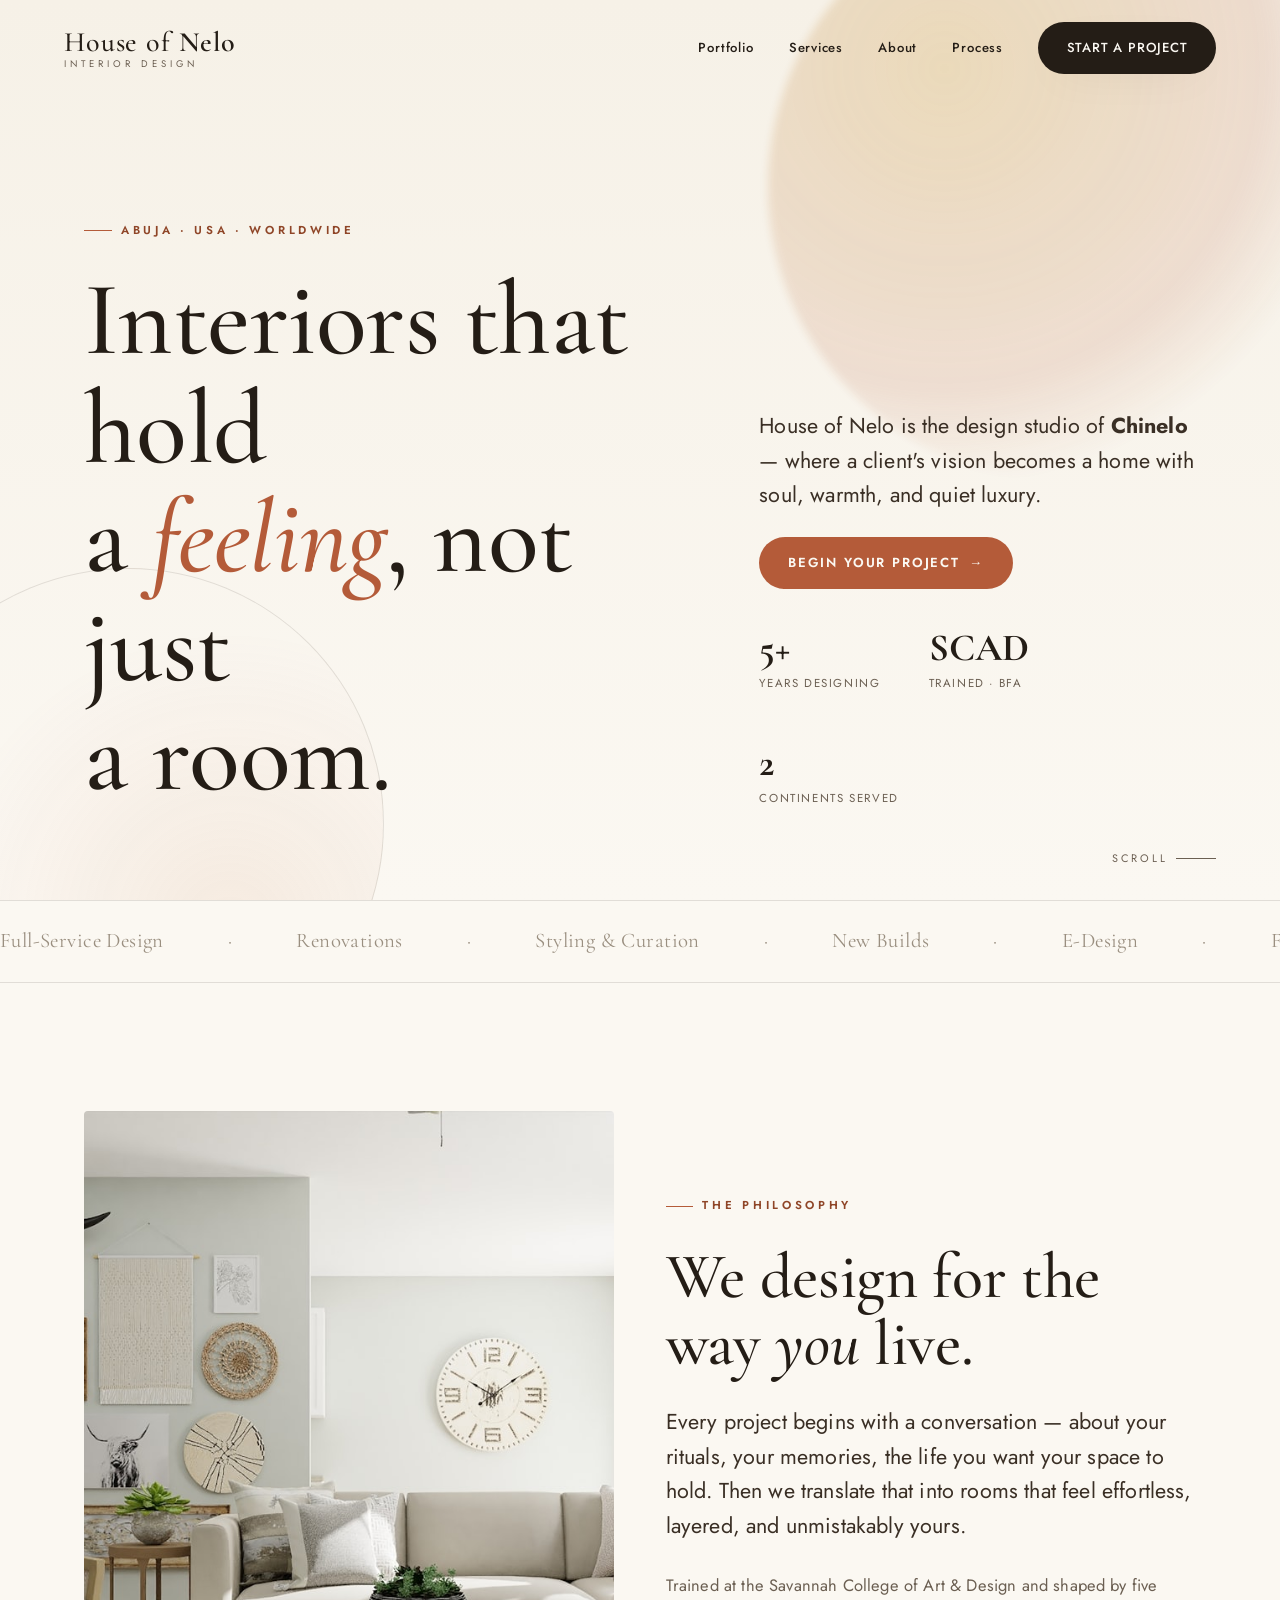
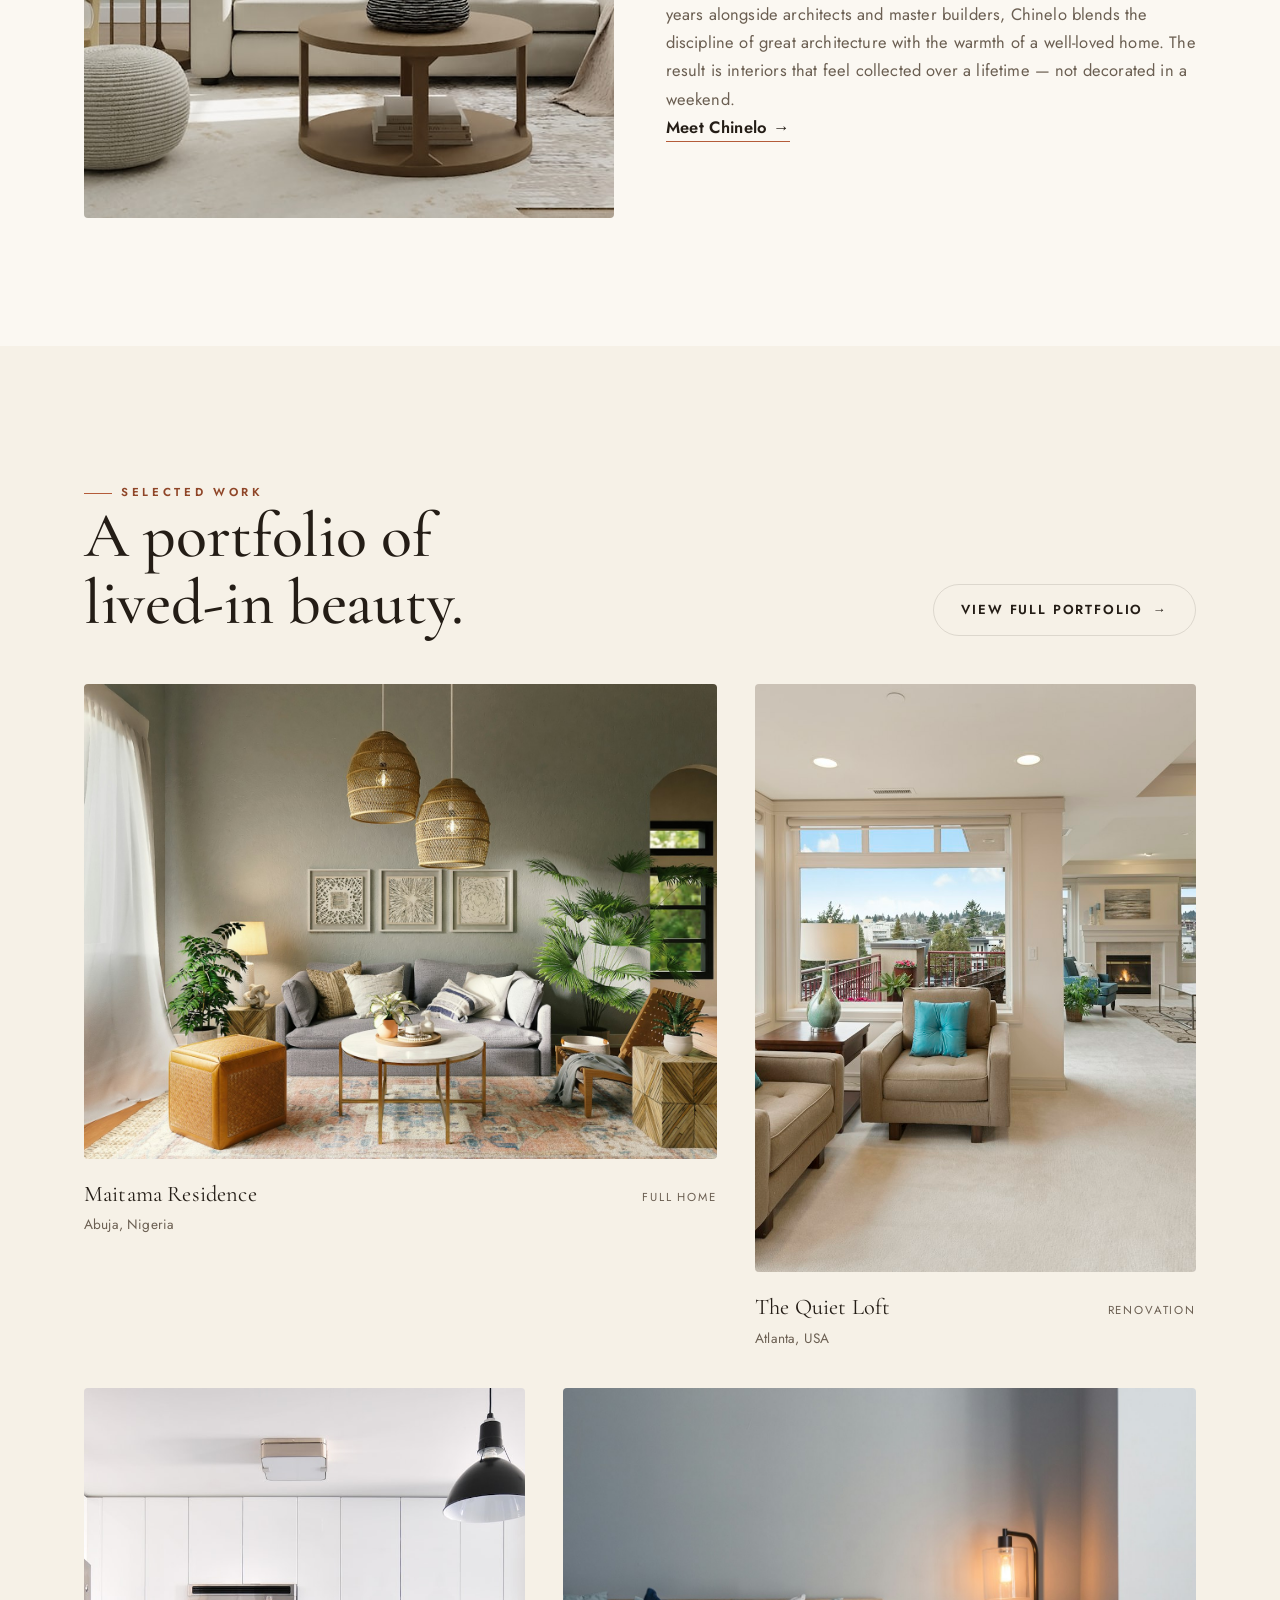
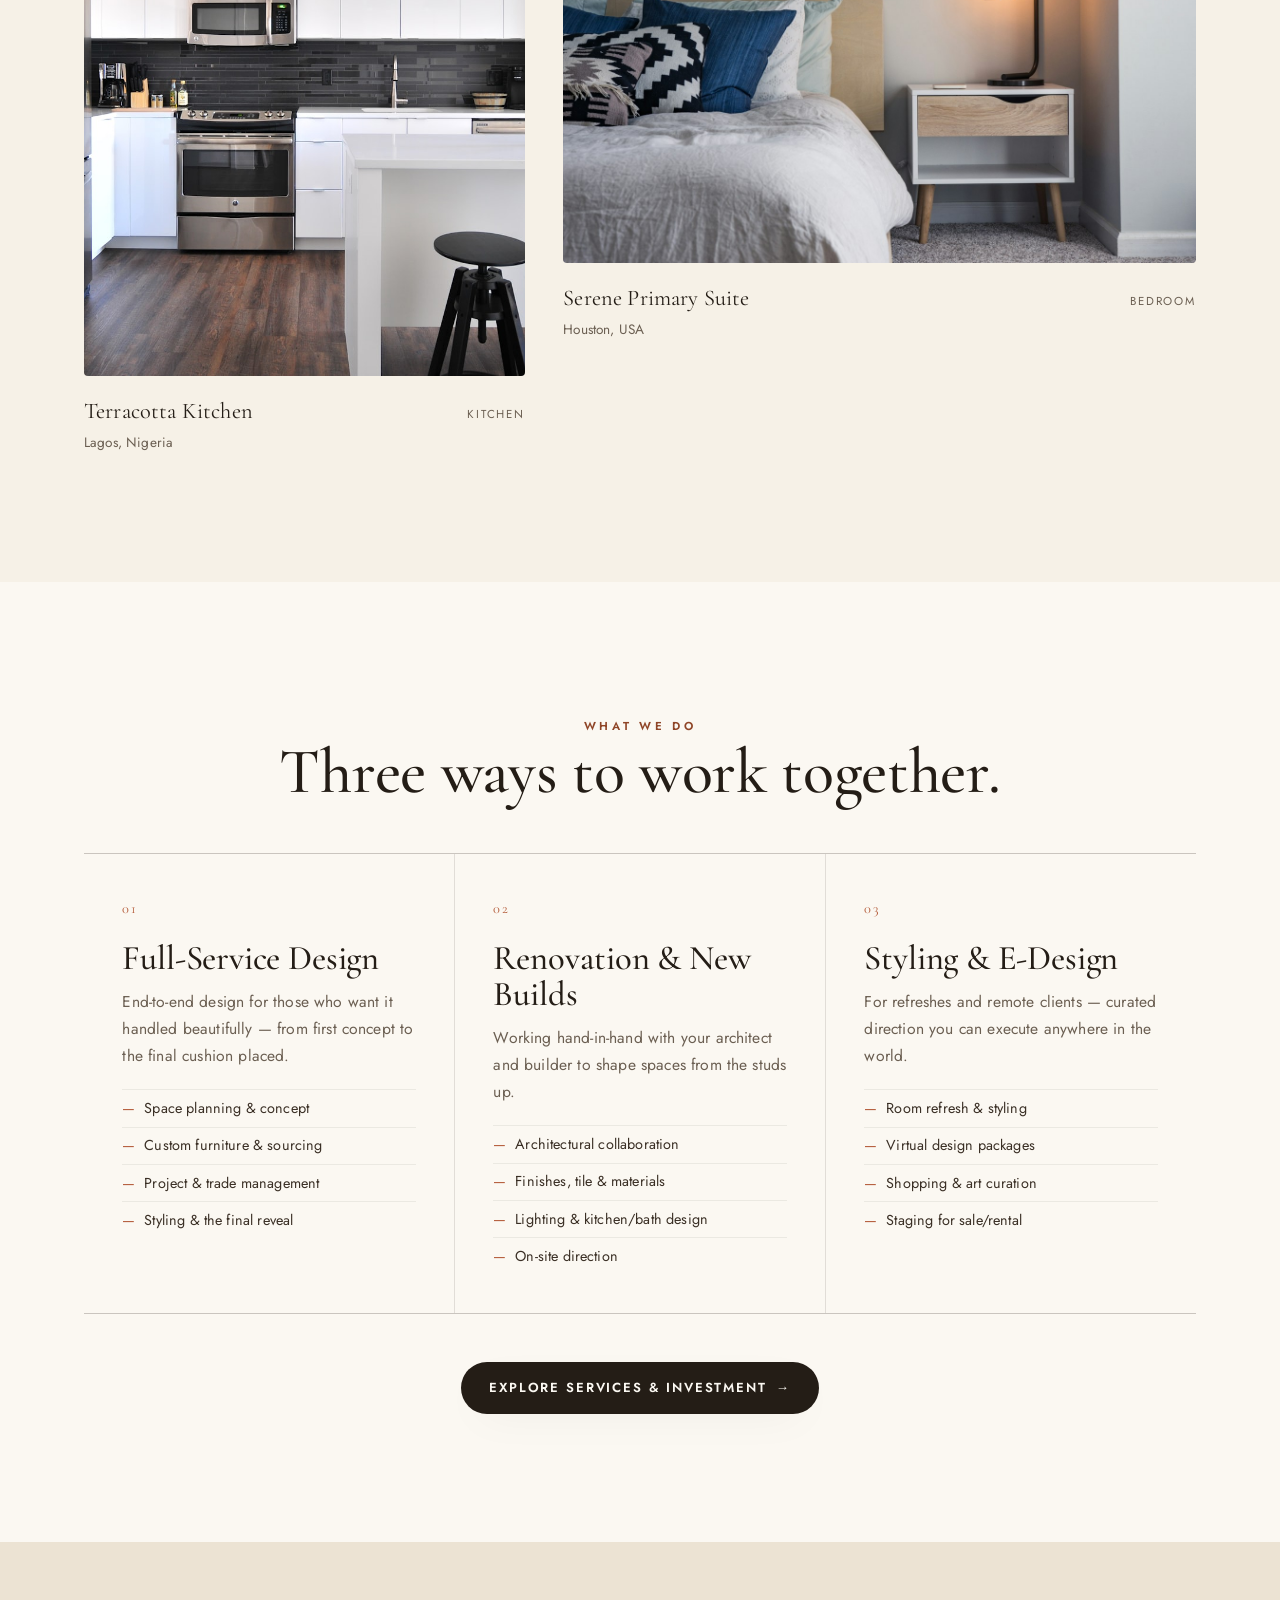
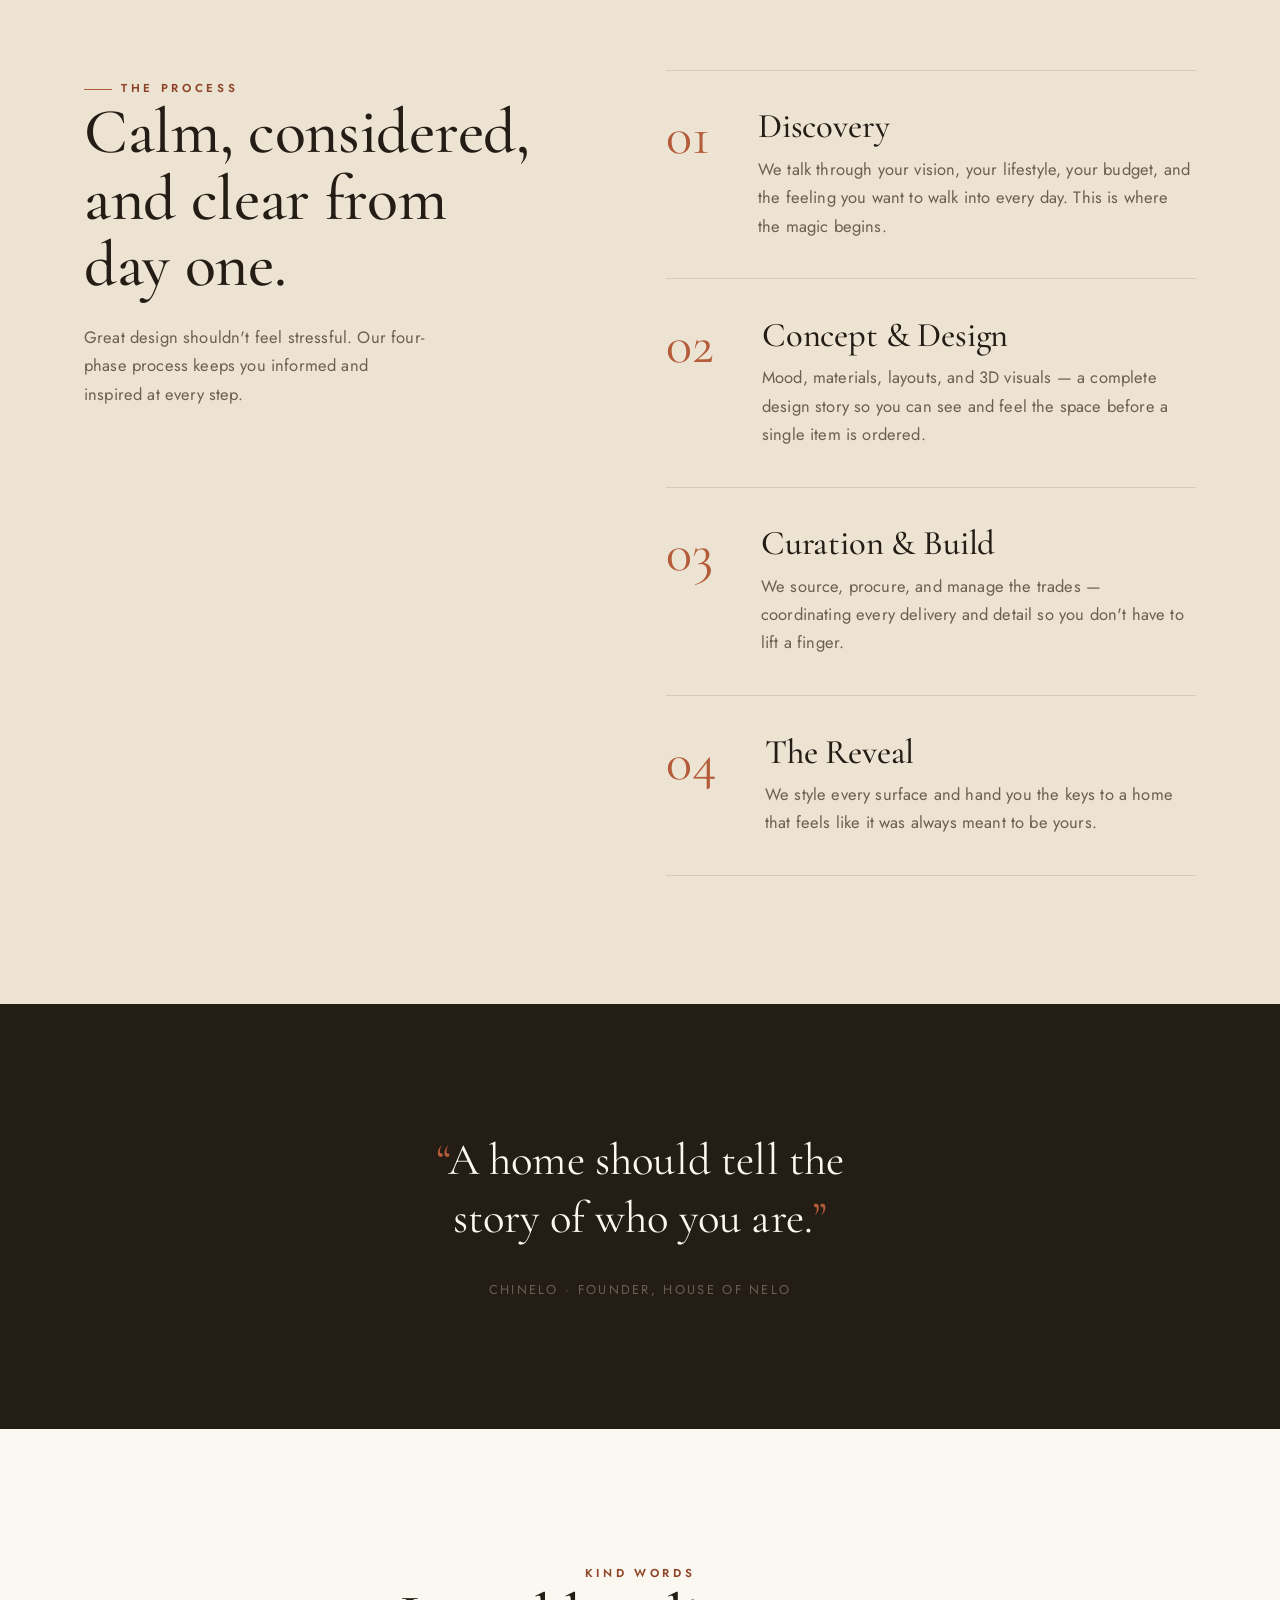
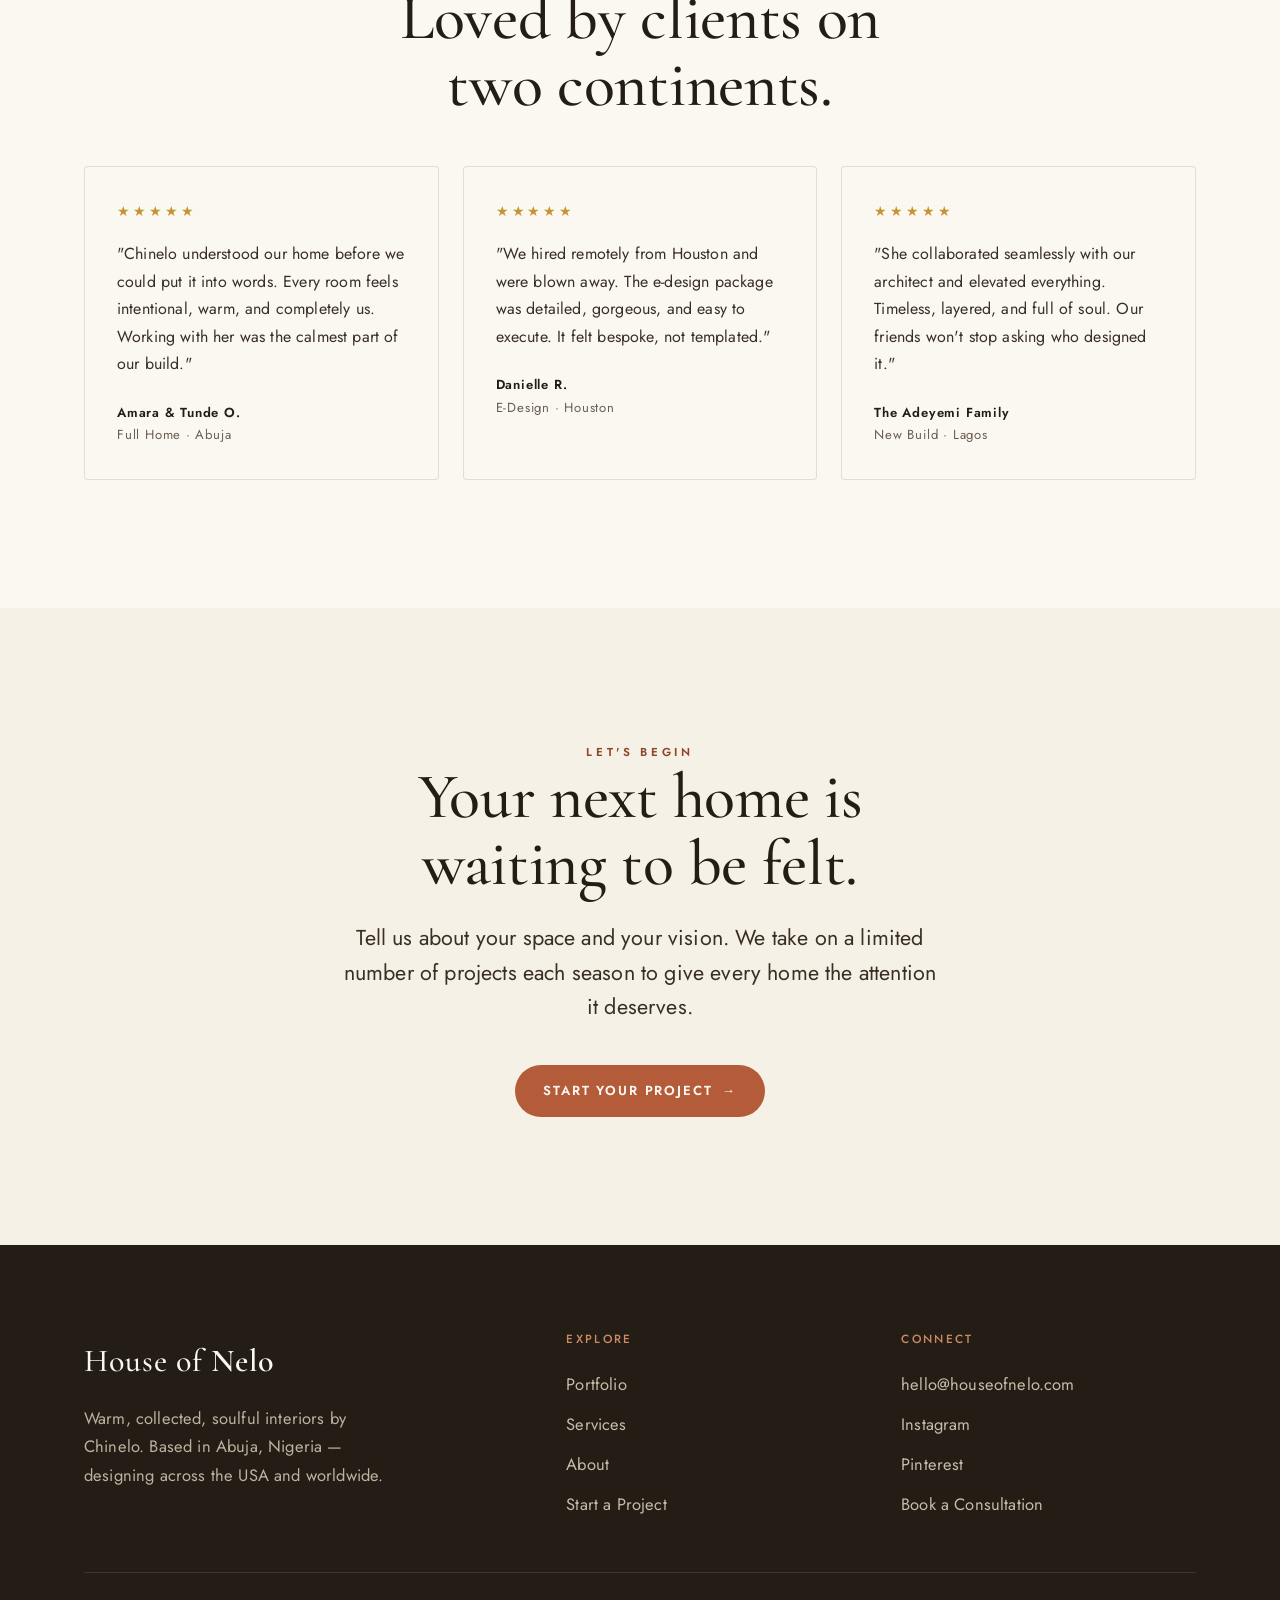
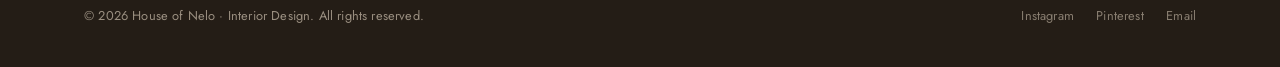
==== commit 2374c5d1: "Add real interior photography, couture typography, full mobile support - Replace placeholder tiles w" ====
--- a/index.html
+++ b/index.html
@@ -12,7 +12,7 @@
   <link rel="icon" href="assets/img/favicon.svg" type="image/svg+xml" />
   <link rel="preconnect" href="https://fonts.googleapis.com" />
   <link rel="preconnect" href="https://fonts.gstatic.com" crossorigin />
-  <link href="https://fonts.googleapis.com/css2?family=Fraunces:ital,opsz,wght@0,9..144,400;0,9..144,500;1,9..144,400&family=Inter:wght@400;500;600&display=swap" rel="stylesheet" />
+  <link href="https://fonts.googleapis.com/css2?family=Cormorant+Garamond:ital,wght@0,400;0,500;0,600;1,400;1,500&family=Jost:wght@300;400;500;600&display=swap" rel="stylesheet" />
   <link rel="stylesheet" href="assets/css/styles.css" />
 </head>
 <body>
@@ -39,7 +39,7 @@
     <div class="wrap hero__grid">
       <div class="hero__intro reveal in">
         <span class="eyebrow">Abuja · USA · Worldwide</span>
-        <h1>Interiors that hold<br />a <span class="accent">feeling</span>, not just<br />a room.</h1>
+        <h1>Interiors that hold <br />a <span class="accent">feeling</span>, not just <br />a room.</h1>
       </div>
       <div class="hero__meta reveal in" data-delay="2">
         <p class="lead">House of Nelo is the design studio of <strong>Chinelo</strong> — where a client's vision becomes a home with soul, warmth, and quiet luxury.</p>
@@ -66,9 +66,7 @@
   <section class="section">
     <div class="wrap grid split">
       <div class="frame frame--tall reveal">
-        <div class="ph ph--a" data-label="Design Philosophy">
-          <svg viewBox="0 0 100 100" stroke="#fff" stroke-opacity="0.85" stroke-width="1.4" fill="none"><path d="M20 85V45a30 30 0 0 1 60 0v40"/><path d="M35 85V60M65 85V60M30 72h40"/><circle cx="50" cy="30" r="4"/></svg>
-        </div>
+        <img src="assets/img/philosophy.jpg" alt="Light-filled living room styled with layered textures and greenery" loading="lazy" />
       </div>
       <div class="stack reveal" data-delay="1">
         <span class="eyebrow">The Philosophy</span>
@@ -96,7 +94,7 @@
       <div class="projects">
         <article class="project col-7 reveal">
           <a href="portfolio.html" data-lightbox data-caption="Maitama Residence — Abuja">
-            <div class="frame frame--wide"><div class="ph ph--d" data-label="Maitama Residence"></div></div>
+            <div class="frame frame--wide"><img src="assets/img/living-collected.jpg" alt="Maitama Residence — warm, collected living room in Abuja" loading="lazy" /></div>
           </a>
           <div class="project__meta">
             <div><span class="project__title">Maitama Residence</span><div class="project__place">Abuja, Nigeria</div></div>
@@ -106,7 +104,7 @@
 
         <article class="project col-5 reveal" data-delay="1">
           <a href="portfolio.html" data-lightbox data-caption="The Quiet Loft — Atlanta">
-            <div class="frame frame--tall"><div class="ph ph--b" data-label="The Quiet Loft"></div></div>
+            <div class="frame frame--tall"><img src="assets/img/open-living.jpg" alt="The Quiet Loft — bright open-plan living and dining, Atlanta" loading="lazy" /></div>
           </a>
           <div class="project__meta">
             <div><span class="project__title">The Quiet Loft</span><div class="project__place">Atlanta, USA</div></div>
@@ -116,7 +114,7 @@
 
         <article class="project col-5 reveal">
           <a href="portfolio.html" data-lightbox data-caption="Terracotta Kitchen — Lagos">
-            <div class="frame frame--tall"><div class="ph ph--e" data-label="Terracotta Kitchen"></div></div>
+            <div class="frame frame--tall"><img src="assets/img/kitchen.jpg" alt="Terracotta Kitchen — bright kitchen with island seating, Lagos" loading="lazy" /></div>
           </a>
           <div class="project__meta">
             <div><span class="project__title">Terracotta Kitchen</span><div class="project__place">Lagos, Nigeria</div></div>
@@ -126,7 +124,7 @@
 
         <article class="project col-7 reveal" data-delay="1">
           <a href="portfolio.html" data-lightbox data-caption="Serene Primary Suite — Houston">
-            <div class="frame frame--wide"><div class="ph ph--c" data-label="Serene Primary Suite"></div></div>
+            <div class="frame frame--wide"><img src="assets/img/bedroom-serene.jpg" alt="Serene Primary Suite — calm bedroom in soft neutrals, Houston" loading="lazy" /></div>
           </a>
           <div class="project__meta">
             <div><span class="project__title">Serene Primary Suite</span><div class="project__place">Houston, USA</div></div>
--- a/assets/css/styles.css
+++ b/assets/css/styles.css
@@ -31,8 +31,8 @@
   --shadow: 0 24px 60px -30px rgba(36, 29, 22, 0.45);
   --shadow-soft: 0 12px 40px -24px rgba(36, 29, 22, 0.35);
 
-  --serif: "Fraunces", "Cormorant Garamond", Georgia, serif;
-  --sans: "Inter", "Helvetica Neue", Arial, sans-serif;
+  --serif: "Cormorant Garamond", "Fraunces", Georgia, serif;
+  --sans: "Jost", "Helvetica Neue", Arial, sans-serif;
 
   --wrap: 1240px;
   --gutter: clamp(1.25rem, 5vw, 5rem);
@@ -48,8 +48,10 @@
   font-family: var(--sans);
   background: var(--cream);
   color: var(--espresso);
-  line-height: 1.65;
-  font-size: 17px;
+  line-height: 1.72;
+  font-size: 16.5px;
+  font-weight: 400;
+  letter-spacing: 0.01em;
   overflow-x: hidden;
 }
 img { max-width: 100%; display: block; }
@@ -58,11 +60,11 @@
 ul { list-style: none; padding: 0; }
 
 /* ---------- Type ---------- */
-h1, h2, h3, h4 { font-family: var(--serif); font-weight: 400; line-height: 1.06; letter-spacing: -0.01em; }
-h1 { font-size: clamp(2.8rem, 7vw, 6rem); }
-h2 { font-size: clamp(2rem, 4.5vw, 3.6rem); }
-h3 { font-size: clamp(1.4rem, 2.5vw, 2rem); }
-.serif-italic { font-style: italic; }
+h1, h2, h3, h4 { font-family: var(--serif); font-weight: 500; line-height: 1.04; letter-spacing: -0.005em; }
+h1 { font-size: clamp(3.2rem, 8.2vw, 7.2rem); font-weight: 500; }
+h2 { font-size: clamp(2.3rem, 5vw, 4.3rem); }
+h3 { font-size: clamp(1.55rem, 2.7vw, 2.2rem); }
+.serif-italic { font-style: italic; font-weight: 500; }
 
 .eyebrow {
   font-family: var(--sans);
@@ -155,7 +157,7 @@
   box-shadow: 0 1px 0 var(--line-soft);
 }
 .brand { display: flex; flex-direction: column; line-height: 1; }
-.brand__mark { font-family: var(--serif); font-size: 1.5rem; letter-spacing: 0.02em; }
+.brand__mark { font-family: var(--serif); font-size: 1.75rem; letter-spacing: 0.03em; font-weight: 500; }
 .brand__mark b { font-weight: 600; }
 .brand__sub { font-size: 0.6rem; letter-spacing: 0.42em; text-transform: uppercase; color: var(--stone); margin-top: 4px; }
 
@@ -459,4 +461,74 @@
 }
 @media (min-width: 601px) and (max-width: 900px) {
   .testi { grid-template-columns: 1fr 1fr; }
-}
+  /* keep featured work two-up on tablets instead of one big column */
+  .projects .project { grid-column: span 6; }
+}
+
+/* ---- Phones (≤600px) ---- */
+@media (max-width: 600px) {
+  body { font-size: 16px; }
+  .section { padding-block: clamp(3rem, 12vw, 4.5rem); }
+  .nav { padding: 1.1rem var(--gutter); }
+  .brand__mark { font-size: 1.5rem; }
+  h1 { font-size: clamp(2.5rem, 11vw, 4rem); }
+  /* let long hero/headline lines wrap naturally instead of clipping */
+  .hero h1 br { display: none; }
+  .hero h1 { text-wrap: balance; }
+
+  /* Hero: text-first, comfortable stacking */
+  .hero { min-height: auto; padding-top: 7rem; padding-bottom: 4rem; align-items: center; }
+  .hero__grid { gap: 2rem; }
+  .hero__scroll { display: none; }
+  .hero__stats { gap: 1.5rem 2rem; }
+  .stat b { font-size: 2rem; }
+
+  /* Featured work: single, full-width, taller frames read better on phones */
+  .projects { grid-template-columns: 1fr; }
+  .projects .project { grid-column: span 1; }
+  .frame--wide { aspect-ratio: 4 / 3; }
+
+  /* Portfolio gallery: one clean column */
+  .gallery { grid-template-columns: 1fr; }
+
+  /* Filters: horizontal scroll instead of wrapping into many rows */
+  .filters { flex-wrap: nowrap; overflow-x: auto; justify-content: flex-start;
+    -webkit-overflow-scrolling: touch; padding-bottom: 0.5rem; scrollbar-width: none; }
+  .filters::-webkit-scrollbar { display: none; }
+  .filter { flex: 0 0 auto; }
+
+  /* Process / credentials / timeline stack fully */
+  .process__row { grid-template-columns: 1fr; gap: 0.75rem; }
+  .process__num { font-size: 2.4rem; }
+  .credentials, .timeline__row { grid-template-columns: 1fr; }
+  .timeline__row { gap: 0.5rem; }
+
+  /* Forms: full-width chips & inputs */
+  .chip span { display: block; }
+
+  /* Lightbox comfy on small screens */
+  .lightbox { padding: 1rem; }
+  .lightbox__close { top: 0.75rem; right: 1rem; font-size: 2.4rem; }
+
+  /* Footer social wraps neatly */
+  .footer__social { flex-wrap: wrap; gap: 1rem; }
+}
+
+/* ---- Very small phones (≤380px) ---- */
+@media (max-width: 380px) {
+  :root { --gutter: 1.1rem; }
+  h1 { font-size: 2.3rem; }
+  .btn { padding: 1em 1.6em; font-size: 0.78rem; }
+  .hero__stats { gap: 1.2rem 1.6rem; }
+  .stat b { font-size: 1.8rem; }
+}
+
+/* Respect device safe areas (notches) */
+@supports (padding: max(0px)) {
+  .nav { padding-left: max(var(--gutter), env(safe-area-inset-left));
+         padding-right: max(var(--gutter), env(safe-area-inset-right)); }
+}
+
+/* Media never overflows its container on any device */
+img, svg, video { max-width: 100%; height: auto; }
+.frame img { height: 100%; }
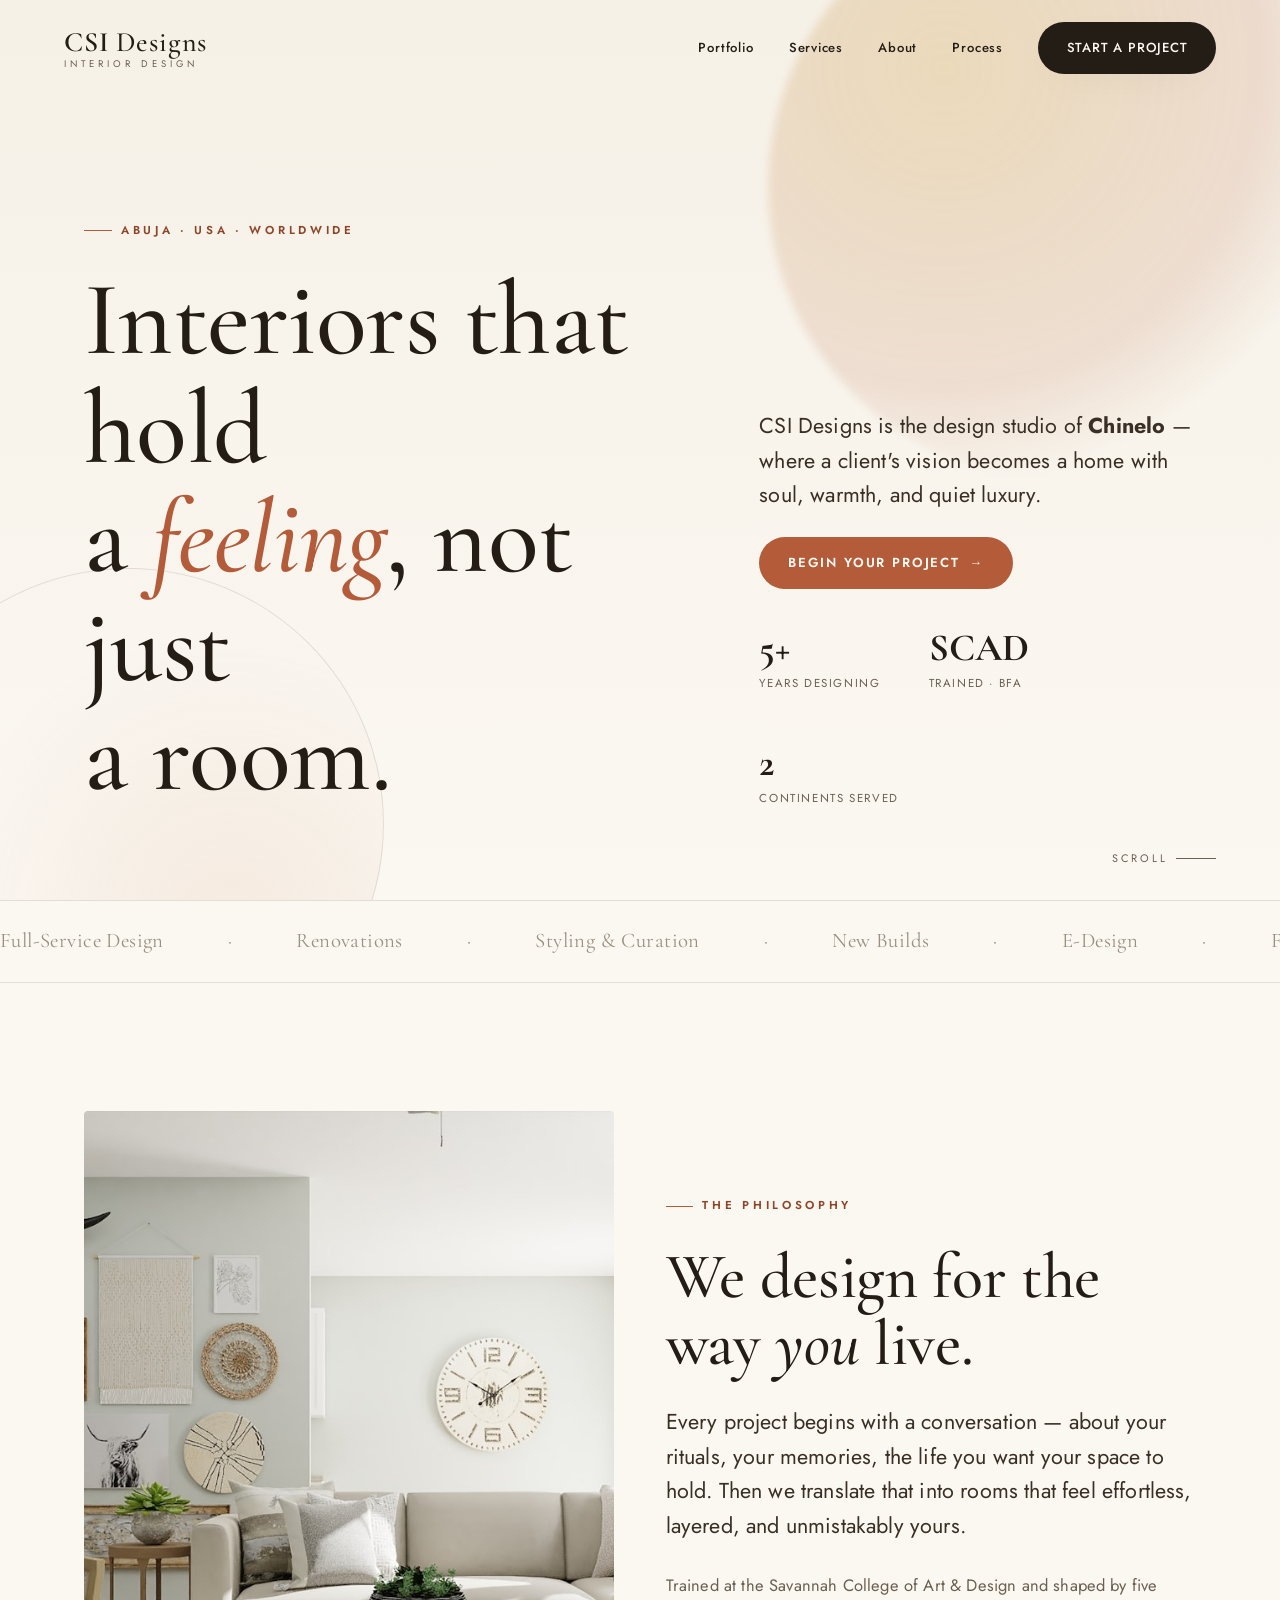
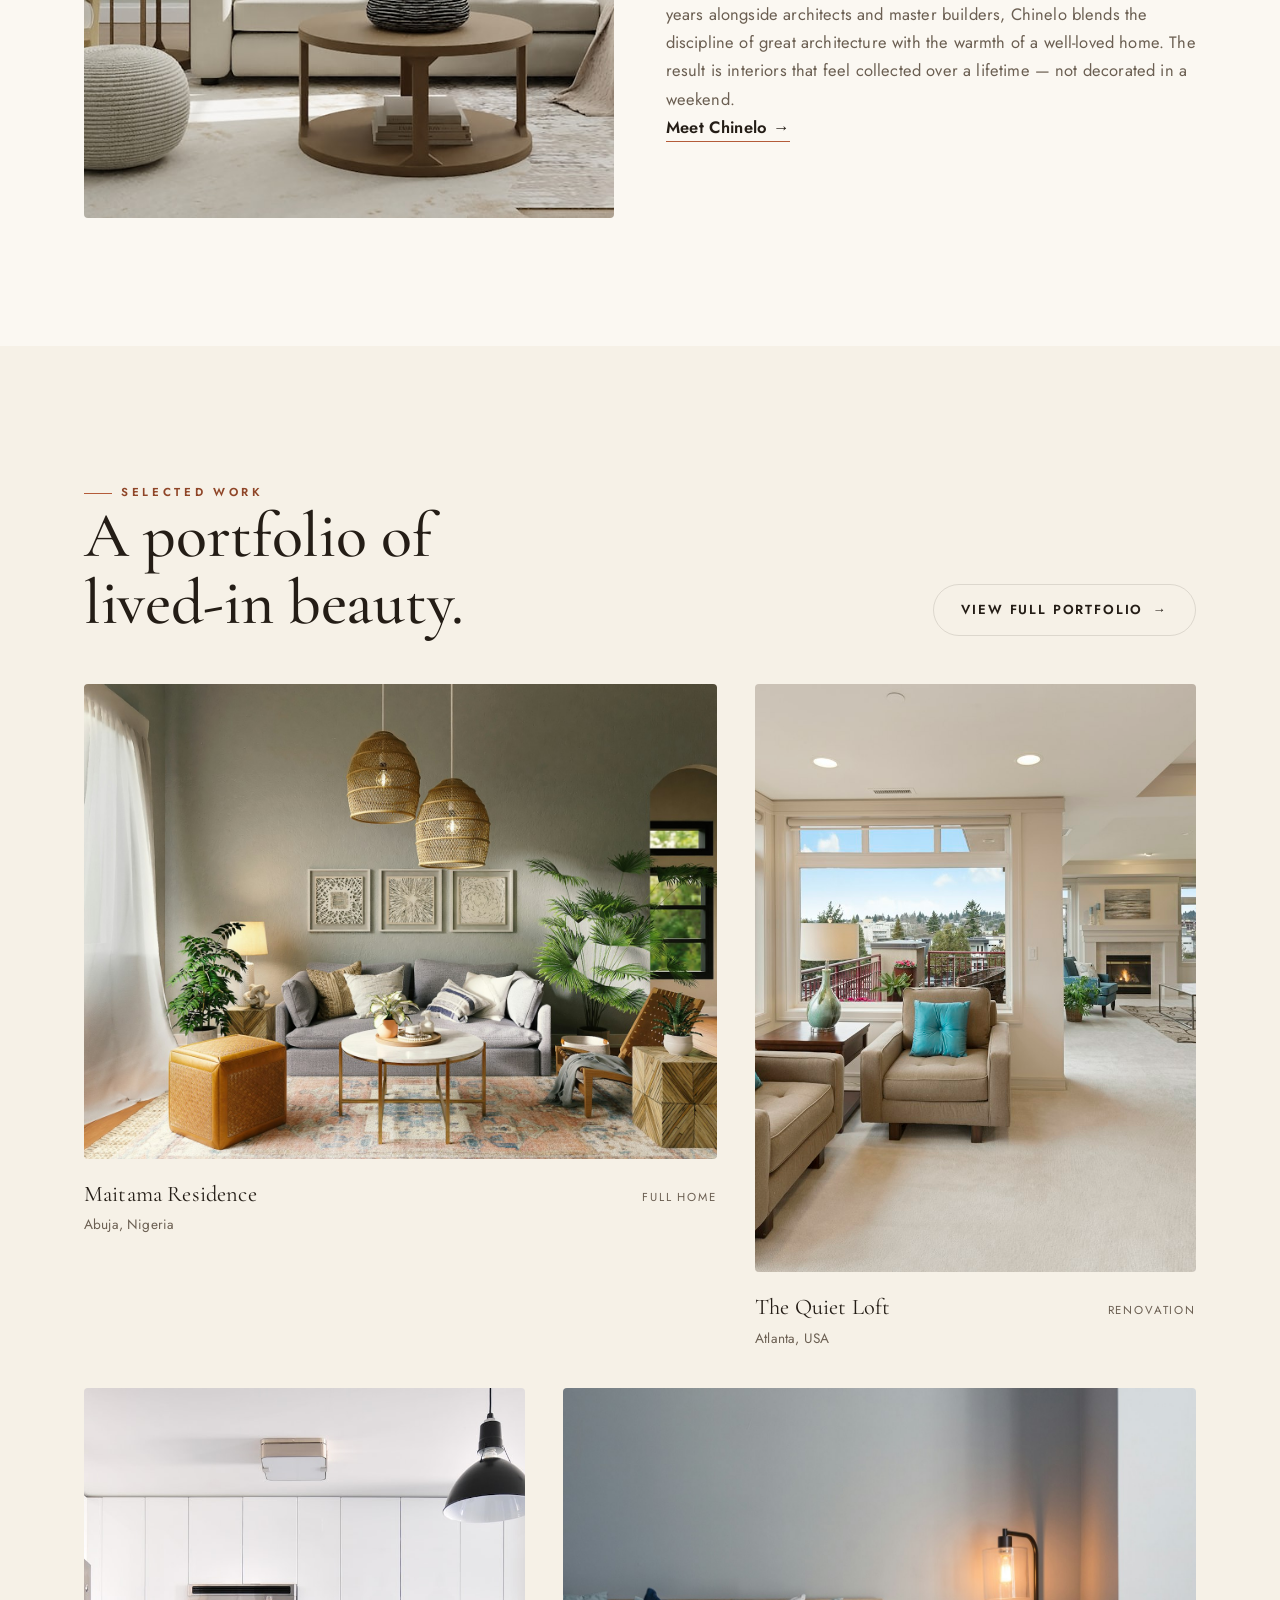
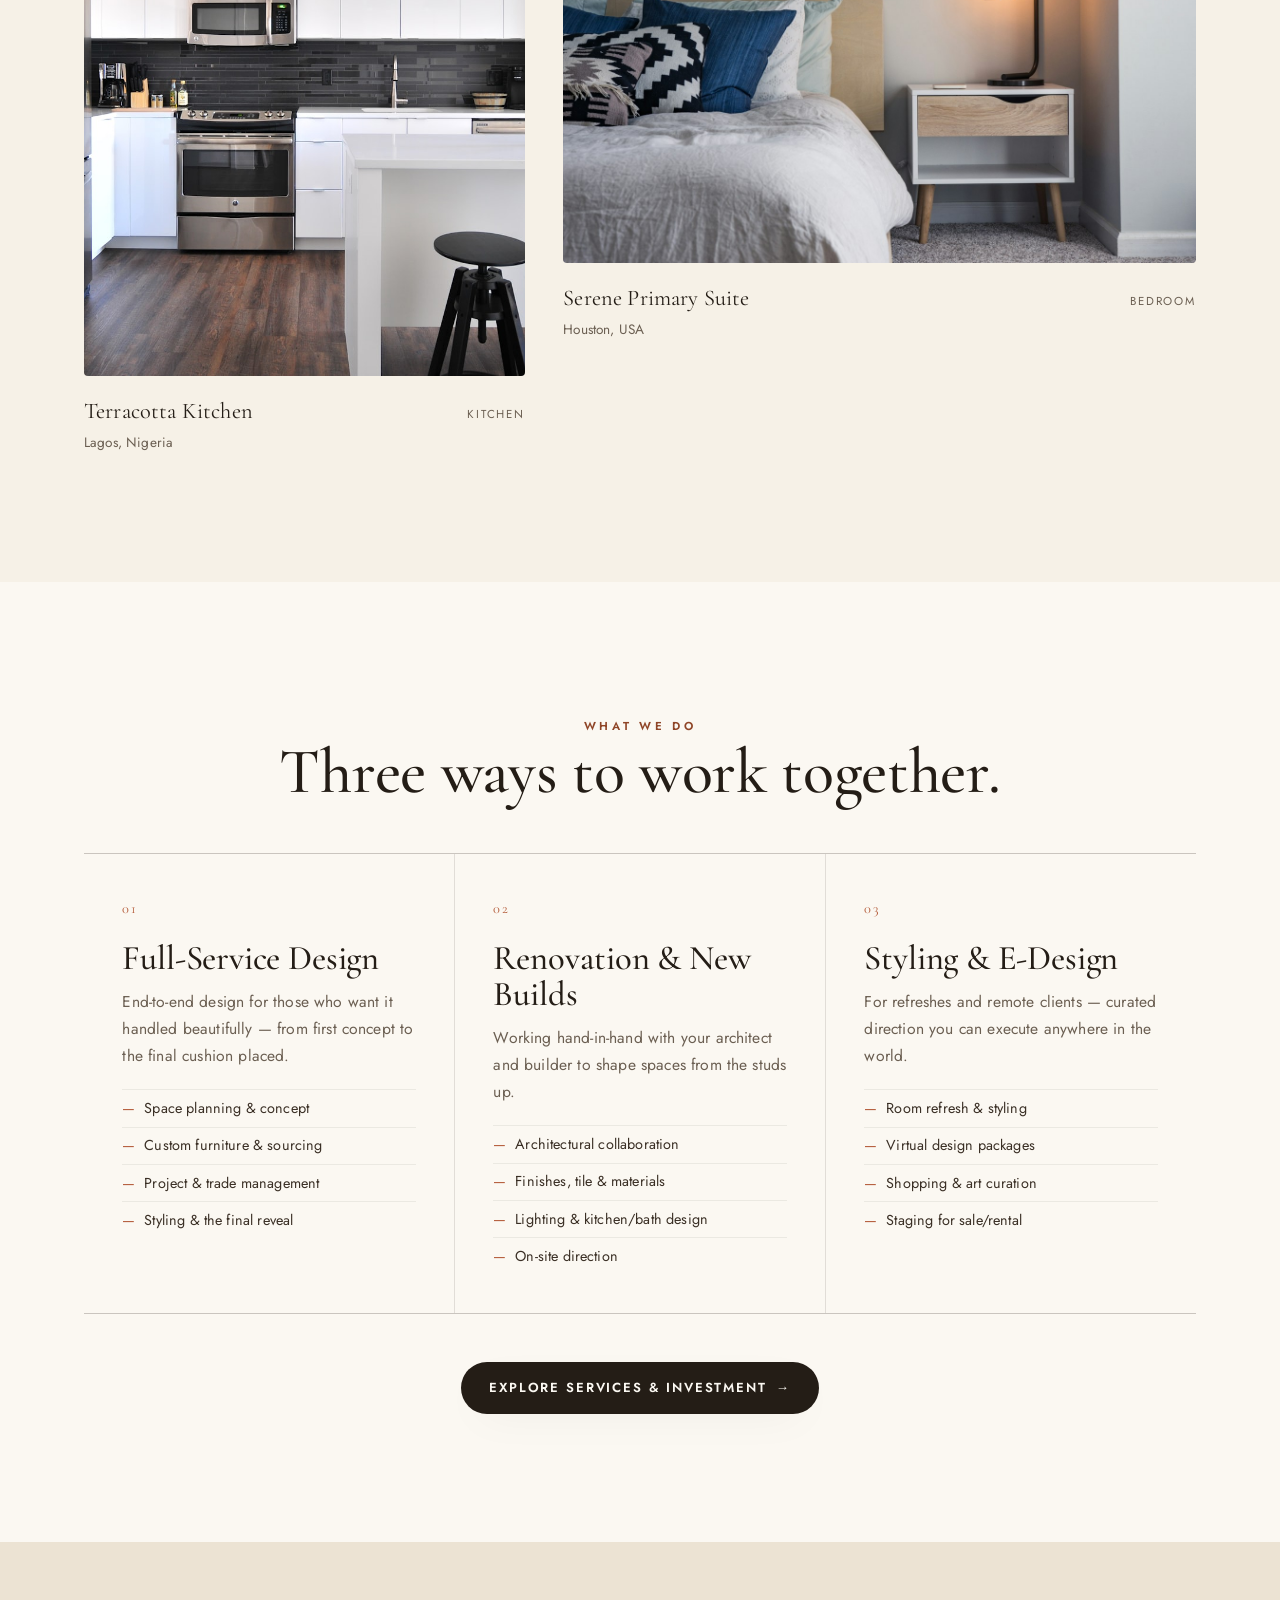
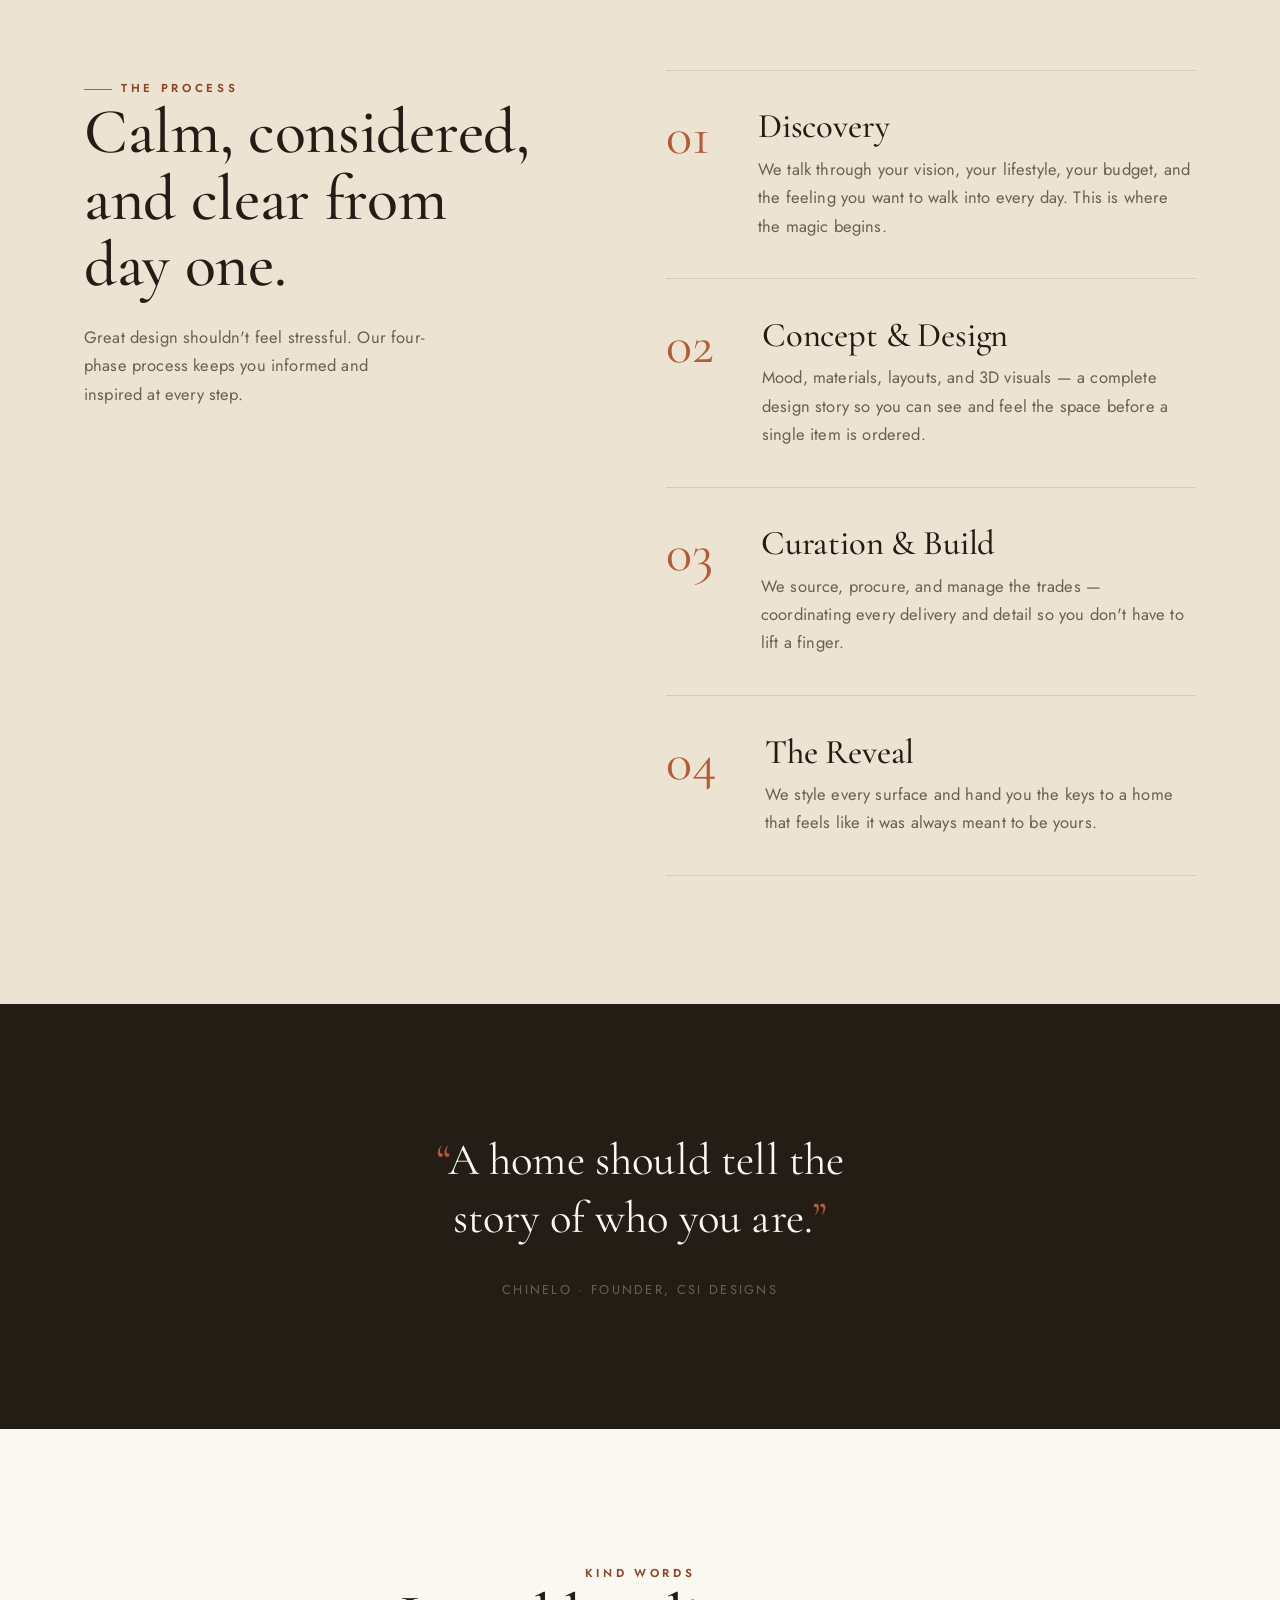
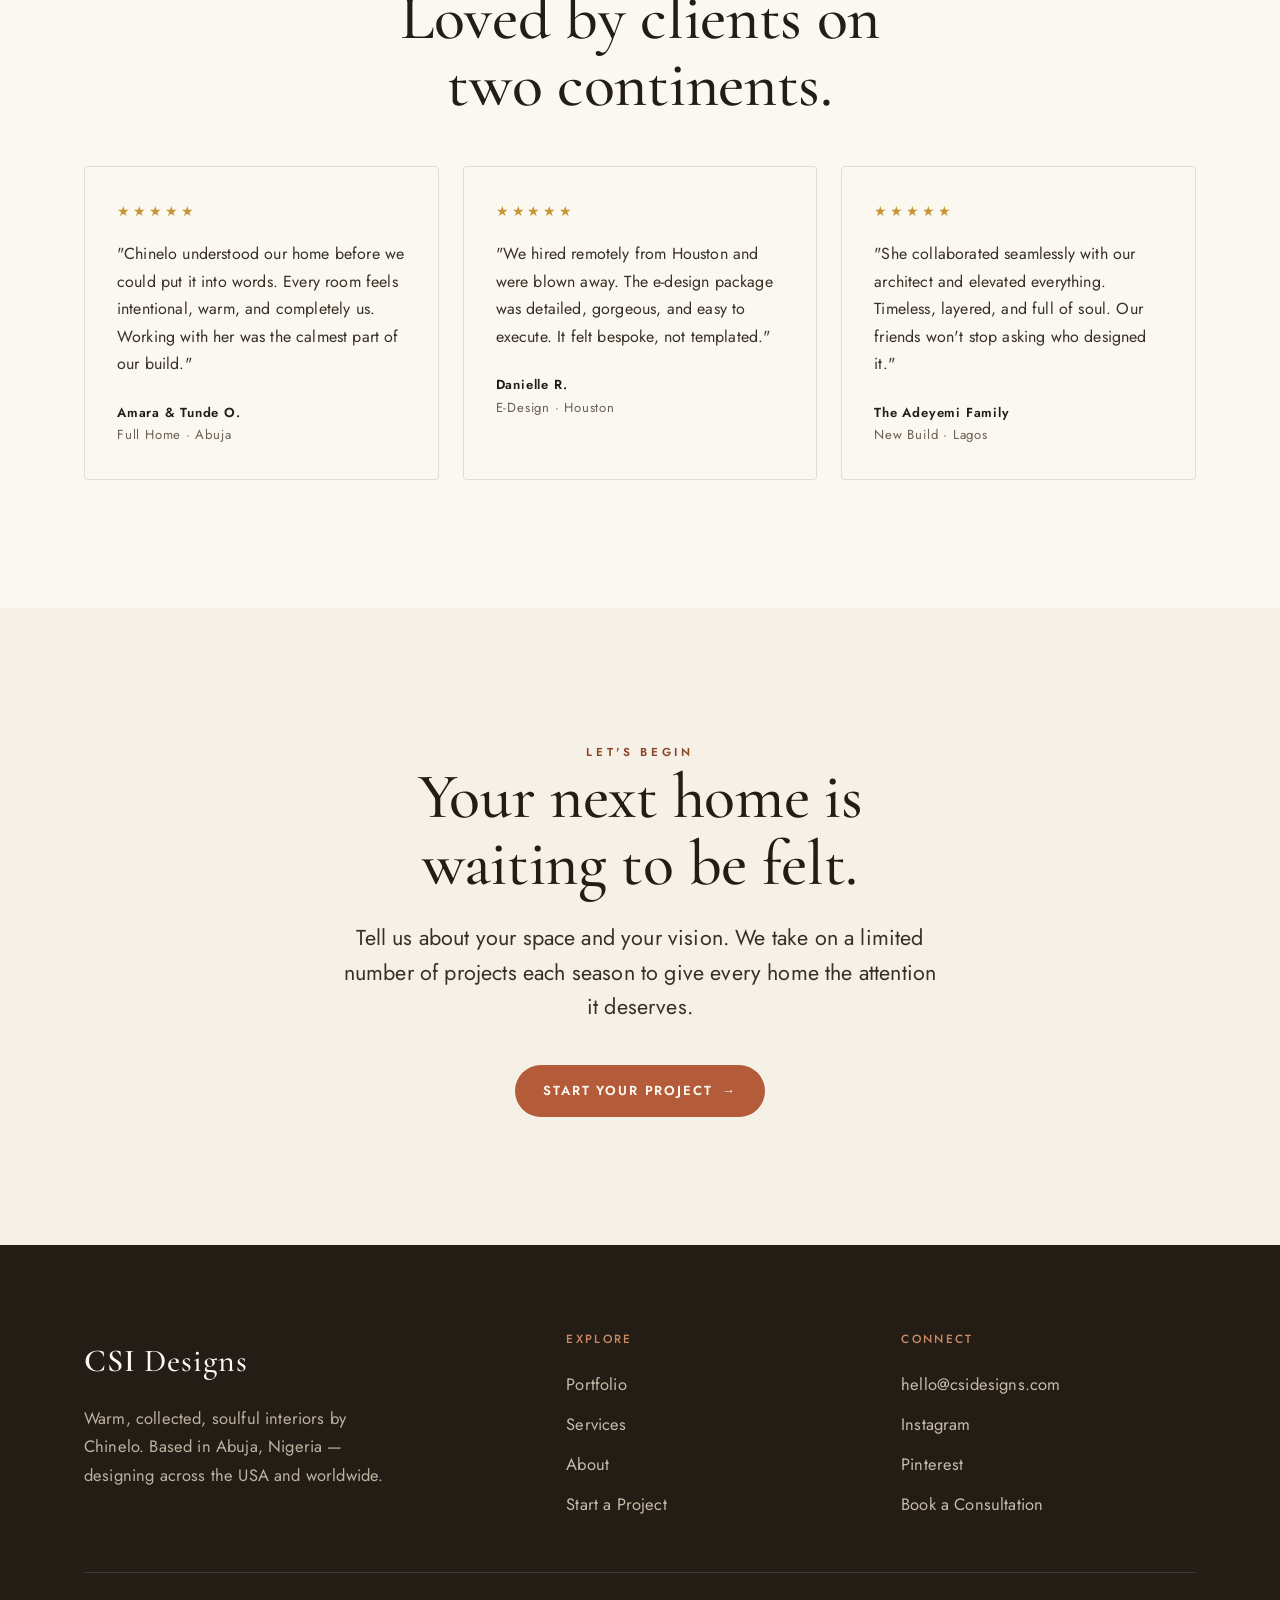
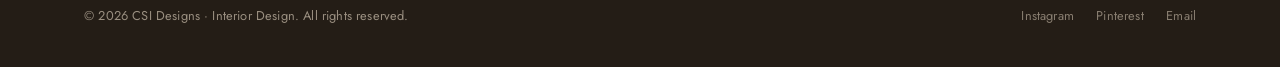
==== commit db505c48: "Rebrand House of Nelo to CSI Designs Update wordmark, titles, meta, copy, footer, email/social handl" ====
--- a/index.html
+++ b/index.html
@@ -3,10 +3,10 @@
 <head>
   <meta charset="UTF-8" />
   <meta name="viewport" content="width=device-width, initial-scale=1.0" />
-  <title>House of Nelo — Interior Design by Chinelo | Abuja · Worldwide</title>
-  <meta name="description" content="House of Nelo is the interior design studio of Chinelo — SCAD-trained designer crafting warm, collected, soulful interiors in Abuja, across the USA, and worldwide. Full-service design, styling & renovation." />
+  <title>CSI Designs — Interior Design by Chinelo | Abuja · Worldwide</title>
+  <meta name="description" content="CSI Designs is the interior design studio of Chinelo — SCAD-trained designer crafting warm, collected, soulful interiors in Abuja, across the USA, and worldwide. Full-service design, styling & renovation." />
   <meta name="theme-color" content="#241d16" />
-  <meta property="og:title" content="House of Nelo — Interior Design by Chinelo" />
+  <meta property="og:title" content="CSI Designs — Interior Design by Chinelo" />
   <meta property="og:description" content="Warm, collected, soulful interiors. SCAD-trained designer. Abuja · USA · Worldwide." />
   <meta property="og:type" content="website" />
   <link rel="icon" href="assets/img/favicon.svg" type="image/svg+xml" />
@@ -19,8 +19,8 @@
 
   <!-- ============ NAV ============ -->
   <header class="nav" id="nav">
-    <a class="brand" href="index.html" aria-label="House of Nelo home">
-      <span class="brand__mark">House of <b>Nelo</b></span>
+    <a class="brand" href="index.html" aria-label="CSI Designs home">
+      <span class="brand__mark"><b>CSI</b> Designs</span>
       <span class="brand__sub">Interior Design</span>
     </a>
     <button class="nav__toggle" aria-label="Toggle menu"><span></span><span></span><span></span></button>
@@ -42,7 +42,7 @@
         <h1>Interiors that hold <br />a <span class="accent">feeling</span>, not just <br />a room.</h1>
       </div>
       <div class="hero__meta reveal in" data-delay="2">
-        <p class="lead">House of Nelo is the design studio of <strong>Chinelo</strong> — where a client's vision becomes a home with soul, warmth, and quiet luxury.</p>
+        <p class="lead">CSI Designs is the design studio of <strong>Chinelo</strong> — where a client's vision becomes a home with soul, warmth, and quiet luxury.</p>
         <a class="btn btn--terra" href="inquire.html">Begin Your Project <span class="arrow">→</span></a>
         <div class="hero__stats">
           <div class="stat"><b>5+</b><span>Years Designing</span></div>
@@ -206,7 +206,7 @@
   <section class="section bg-espresso">
     <div class="wrap quote reveal">
       <blockquote>A home should tell the story of who you are.</blockquote>
-      <cite>Chinelo · Founder, House of Nelo</cite>
+      <cite>Chinelo · Founder, CSI Designs</cite>
     </div>
   </section>
 
@@ -250,7 +250,7 @@
     <div class="wrap">
       <div class="footer__top">
         <div class="footer__brand">
-          <span class="brand__mark">House of <b>Nelo</b></span>
+          <span class="brand__mark"><b>CSI</b> Designs</span>
           <p>Warm, collected, soulful interiors by Chinelo. Based in Abuja, Nigeria — designing across the USA and worldwide.</p>
         </div>
         <div>
@@ -265,19 +265,19 @@
         <div>
           <h4>Connect</h4>
           <ul>
-            <li><a href="mailto:hello@houseofnelo.com">hello@houseofnelo.com</a></li>
-            <li><a href="https://instagram.com/houseofnelo" target="_blank" rel="noopener">Instagram</a></li>
-            <li><a href="https://pinterest.com/houseofnelo" target="_blank" rel="noopener">Pinterest</a></li>
+            <li><a href="mailto:hello@csidesigns.com">hello@csidesigns.com</a></li>
+            <li><a href="https://instagram.com/csidesigns" target="_blank" rel="noopener">Instagram</a></li>
+            <li><a href="https://pinterest.com/csidesigns" target="_blank" rel="noopener">Pinterest</a></li>
             <li><a href="inquire.html">Book a Consultation</a></li>
           </ul>
         </div>
       </div>
       <div class="footer__bottom">
-        <span>© <span data-year>2026</span> House of Nelo · Interior Design. All rights reserved.</span>
+        <span>© <span data-year>2026</span> CSI Designs · Interior Design. All rights reserved.</span>
         <div class="footer__social">
-          <a href="https://instagram.com/houseofnelo" target="_blank" rel="noopener">Instagram</a>
-          <a href="https://pinterest.com/houseofnelo" target="_blank" rel="noopener">Pinterest</a>
-          <a href="mailto:hello@houseofnelo.com">Email</a>
+          <a href="https://instagram.com/csidesigns" target="_blank" rel="noopener">Instagram</a>
+          <a href="https://pinterest.com/csidesigns" target="_blank" rel="noopener">Pinterest</a>
+          <a href="mailto:hello@csidesigns.com">Email</a>
         </div>
       </div>
     </div>
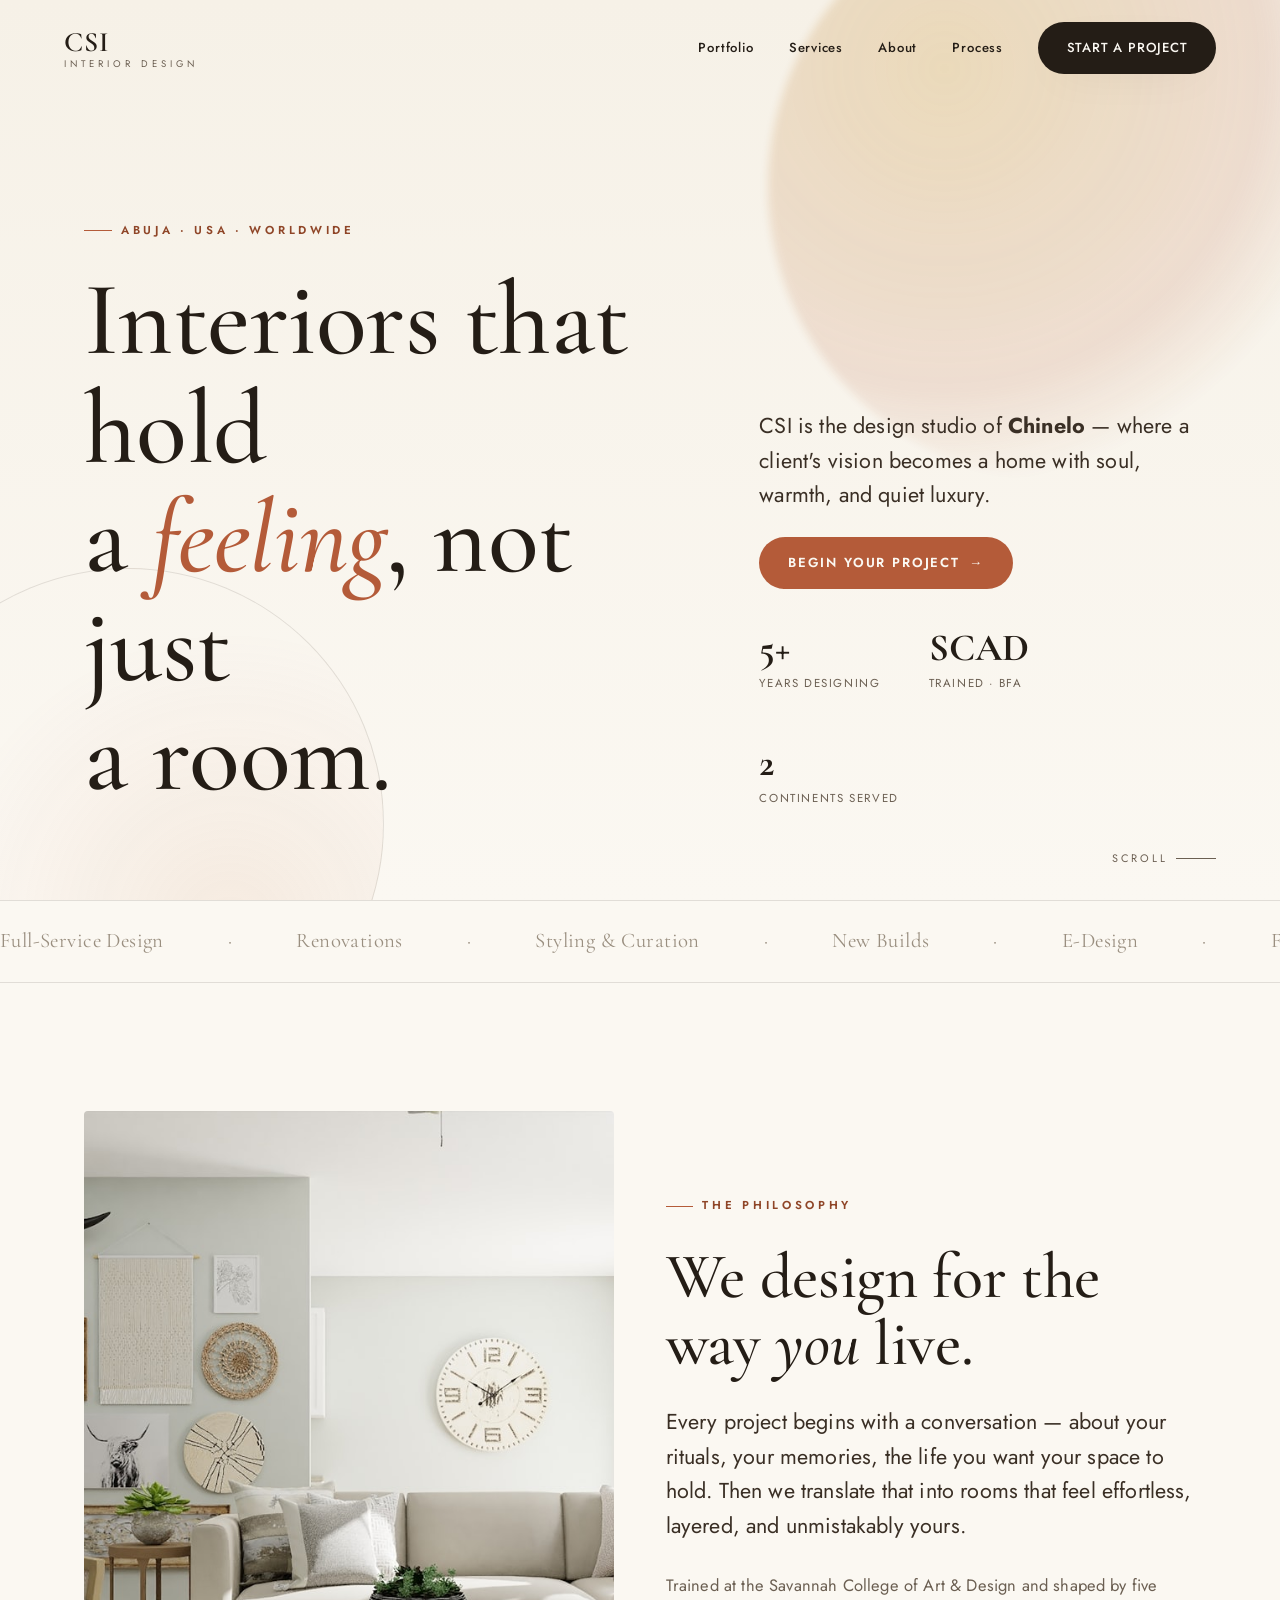
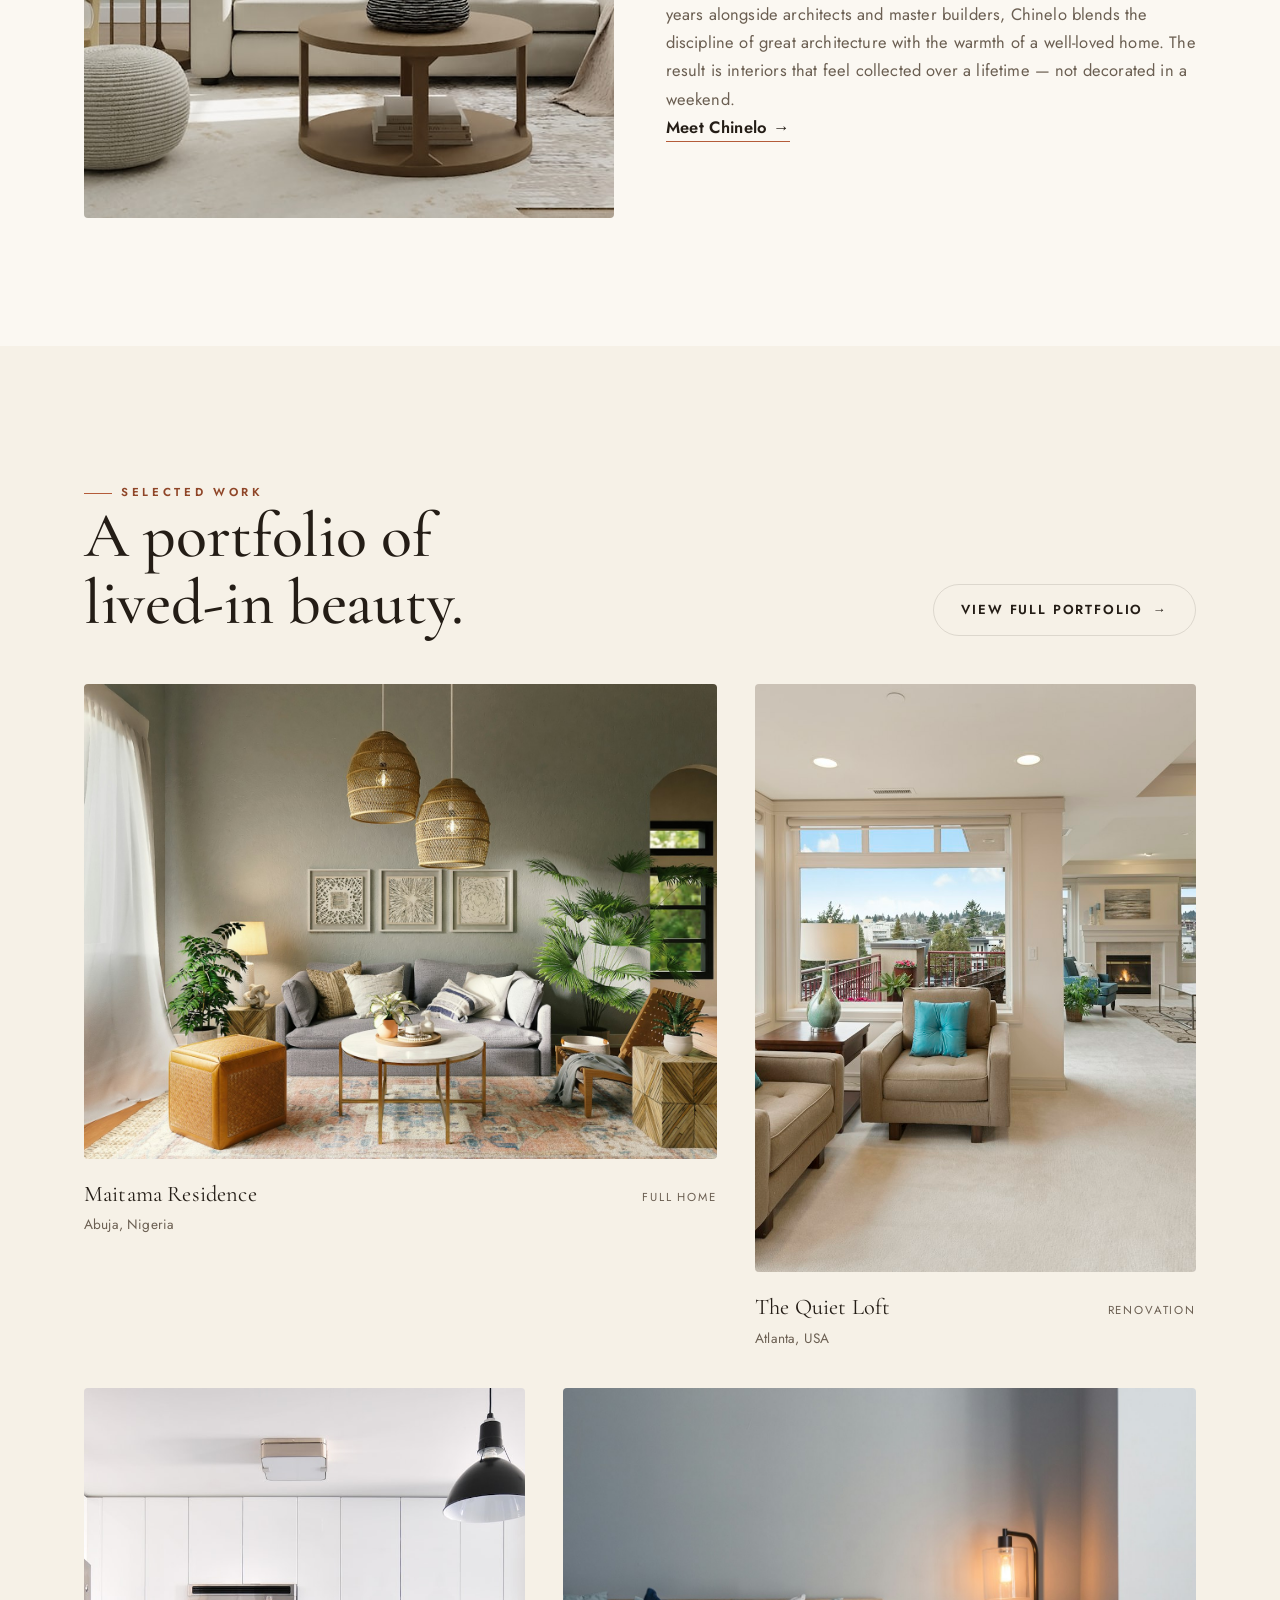
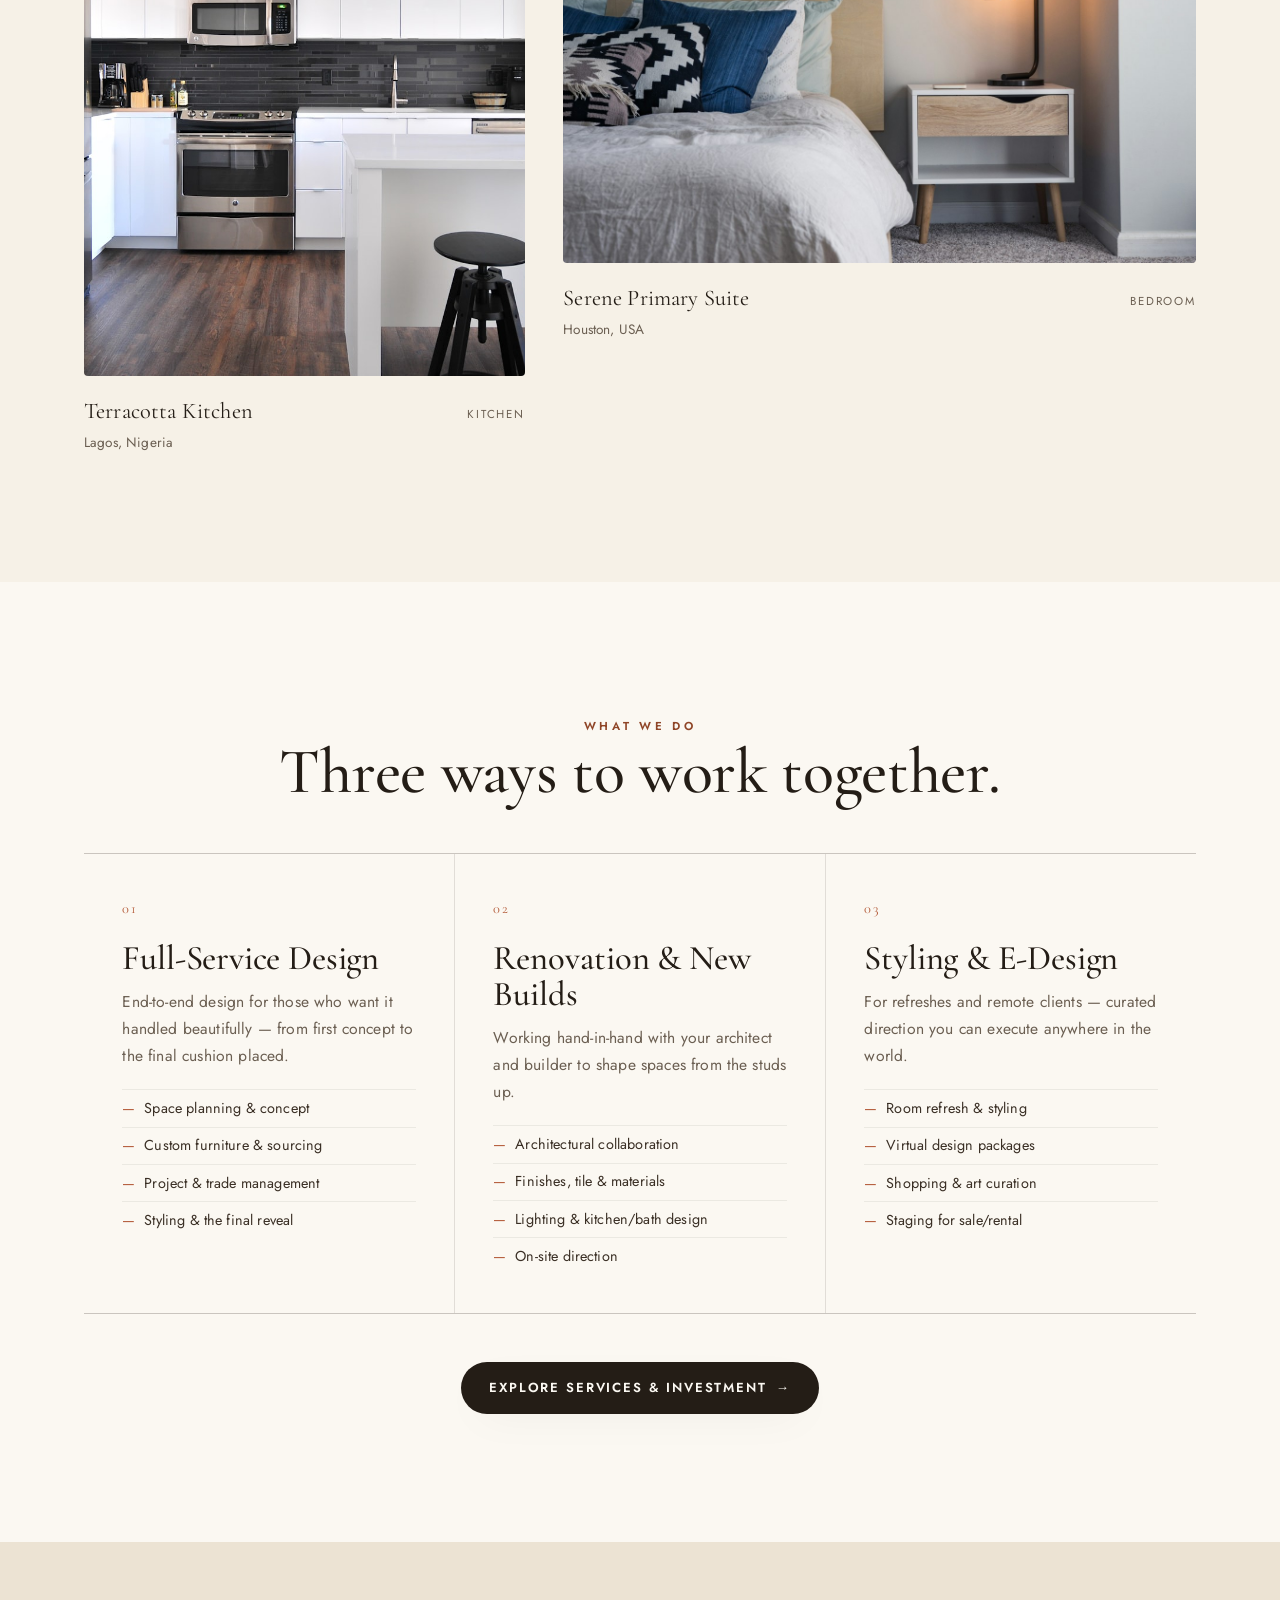
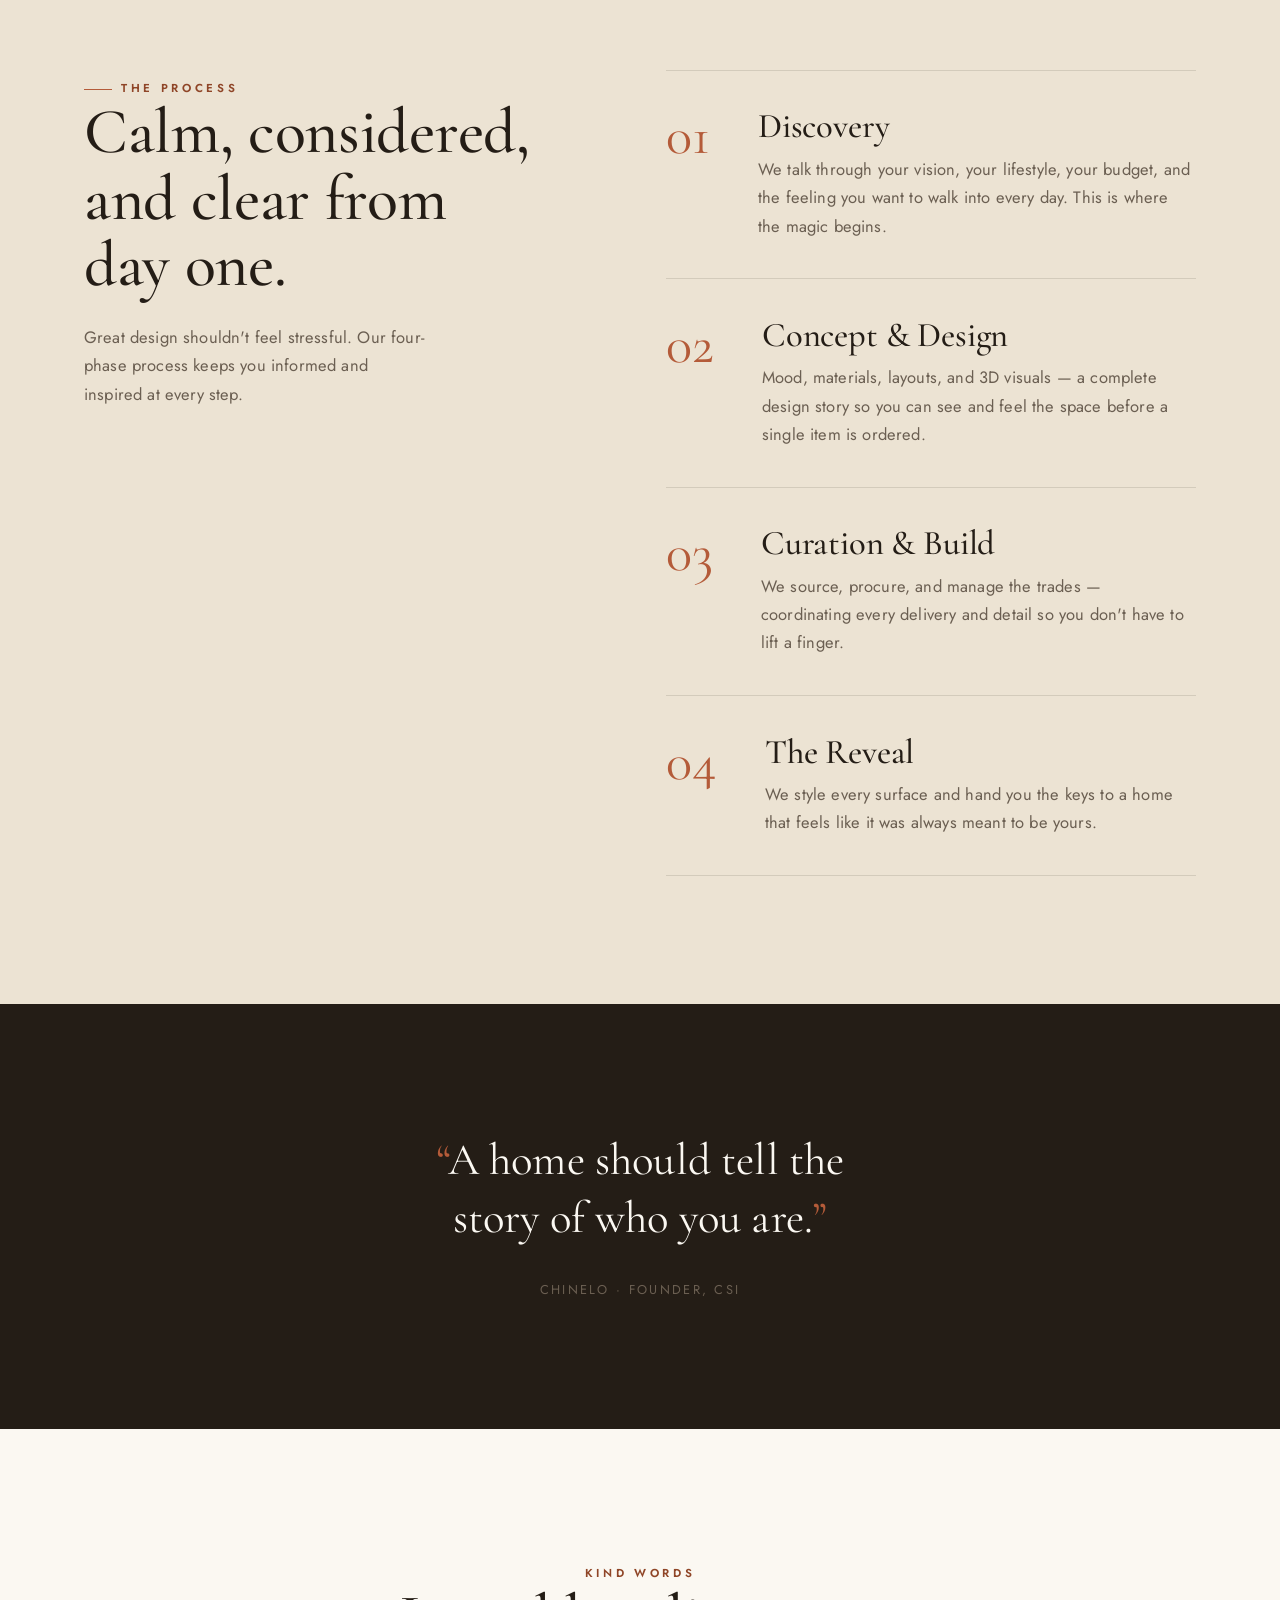
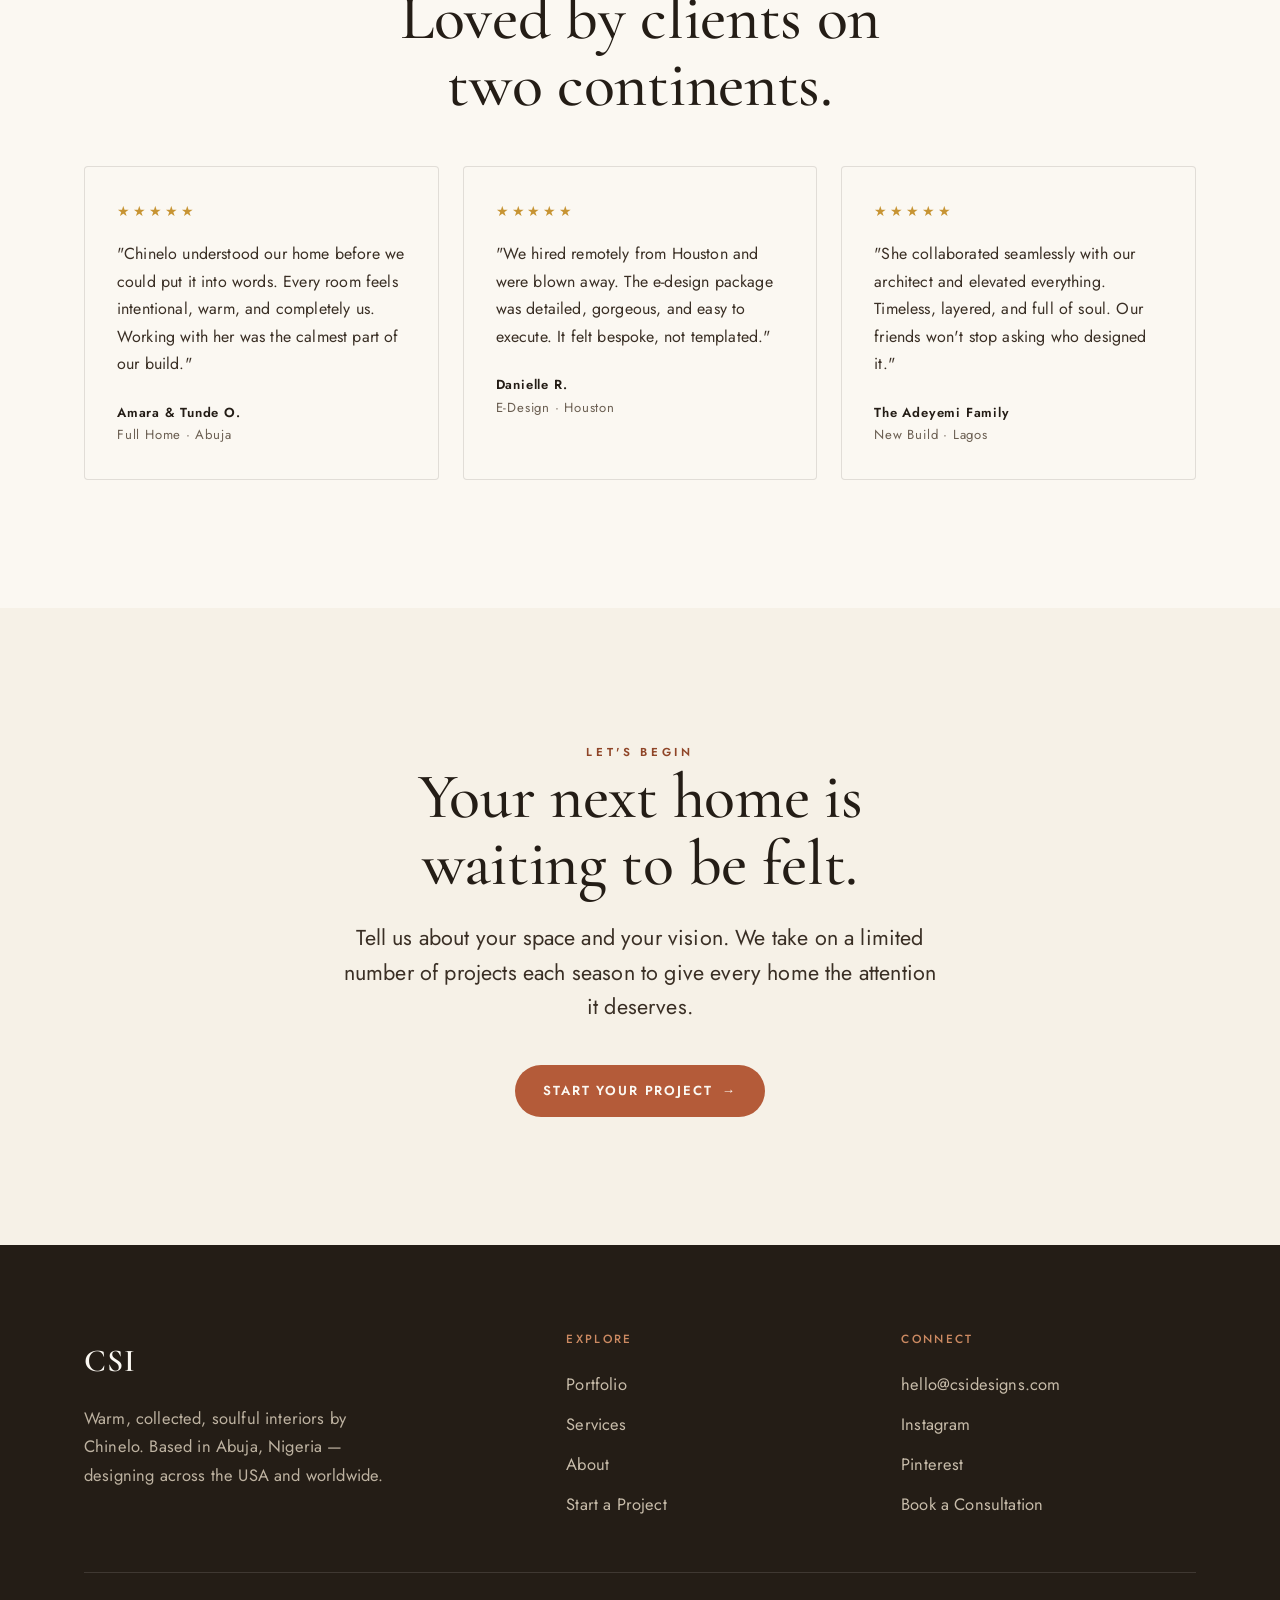
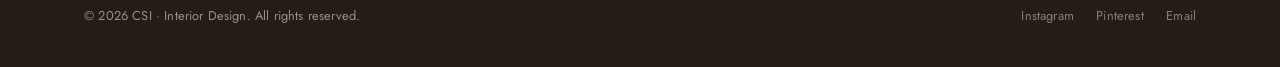
==== commit a1eced39: "Shorten brand name from CSI Designs to CSI Co-Authored-By: Claude Opus 4.8 <noreply@anthropic.com>" ====
--- a/index.html
+++ b/index.html
@@ -3,10 +3,10 @@
 <head>
   <meta charset="UTF-8" />
   <meta name="viewport" content="width=device-width, initial-scale=1.0" />
-  <title>CSI Designs — Interior Design by Chinelo | Abuja · Worldwide</title>
-  <meta name="description" content="CSI Designs is the interior design studio of Chinelo — SCAD-trained designer crafting warm, collected, soulful interiors in Abuja, across the USA, and worldwide. Full-service design, styling & renovation." />
+  <title>CSI — Interior Design by Chinelo | Abuja · Worldwide</title>
+  <meta name="description" content="CSI is the interior design studio of Chinelo — SCAD-trained designer crafting warm, collected, soulful interiors in Abuja, across the USA, and worldwide. Full-service design, styling & renovation." />
   <meta name="theme-color" content="#241d16" />
-  <meta property="og:title" content="CSI Designs — Interior Design by Chinelo" />
+  <meta property="og:title" content="CSI — Interior Design by Chinelo" />
   <meta property="og:description" content="Warm, collected, soulful interiors. SCAD-trained designer. Abuja · USA · Worldwide." />
   <meta property="og:type" content="website" />
   <link rel="icon" href="assets/img/favicon.svg" type="image/svg+xml" />
@@ -19,8 +19,8 @@
 
   <!-- ============ NAV ============ -->
   <header class="nav" id="nav">
-    <a class="brand" href="index.html" aria-label="CSI Designs home">
-      <span class="brand__mark"><b>CSI</b> Designs</span>
+    <a class="brand" href="index.html" aria-label="CSI home">
+      <span class="brand__mark"><b>CSI</b></span>
       <span class="brand__sub">Interior Design</span>
     </a>
     <button class="nav__toggle" aria-label="Toggle menu"><span></span><span></span><span></span></button>
@@ -42,7 +42,7 @@
         <h1>Interiors that hold <br />a <span class="accent">feeling</span>, not just <br />a room.</h1>
       </div>
       <div class="hero__meta reveal in" data-delay="2">
-        <p class="lead">CSI Designs is the design studio of <strong>Chinelo</strong> — where a client's vision becomes a home with soul, warmth, and quiet luxury.</p>
+        <p class="lead">CSI is the design studio of <strong>Chinelo</strong> — where a client's vision becomes a home with soul, warmth, and quiet luxury.</p>
         <a class="btn btn--terra" href="inquire.html">Begin Your Project <span class="arrow">→</span></a>
         <div class="hero__stats">
           <div class="stat"><b>5+</b><span>Years Designing</span></div>
@@ -206,7 +206,7 @@
   <section class="section bg-espresso">
     <div class="wrap quote reveal">
       <blockquote>A home should tell the story of who you are.</blockquote>
-      <cite>Chinelo · Founder, CSI Designs</cite>
+      <cite>Chinelo · Founder, CSI</cite>
     </div>
   </section>
 
@@ -250,7 +250,7 @@
     <div class="wrap">
       <div class="footer__top">
         <div class="footer__brand">
-          <span class="brand__mark"><b>CSI</b> Designs</span>
+          <span class="brand__mark"><b>CSI</b></span>
           <p>Warm, collected, soulful interiors by Chinelo. Based in Abuja, Nigeria — designing across the USA and worldwide.</p>
         </div>
         <div>
@@ -273,7 +273,7 @@
         </div>
       </div>
       <div class="footer__bottom">
-        <span>© <span data-year>2026</span> CSI Designs · Interior Design. All rights reserved.</span>
+        <span>© <span data-year>2026</span> CSI · Interior Design. All rights reserved.</span>
         <div class="footer__social">
           <a href="https://instagram.com/csidesigns" target="_blank" rel="noopener">Instagram</a>
           <a href="https://pinterest.com/csidesigns" target="_blank" rel="noopener">Pinterest</a>
